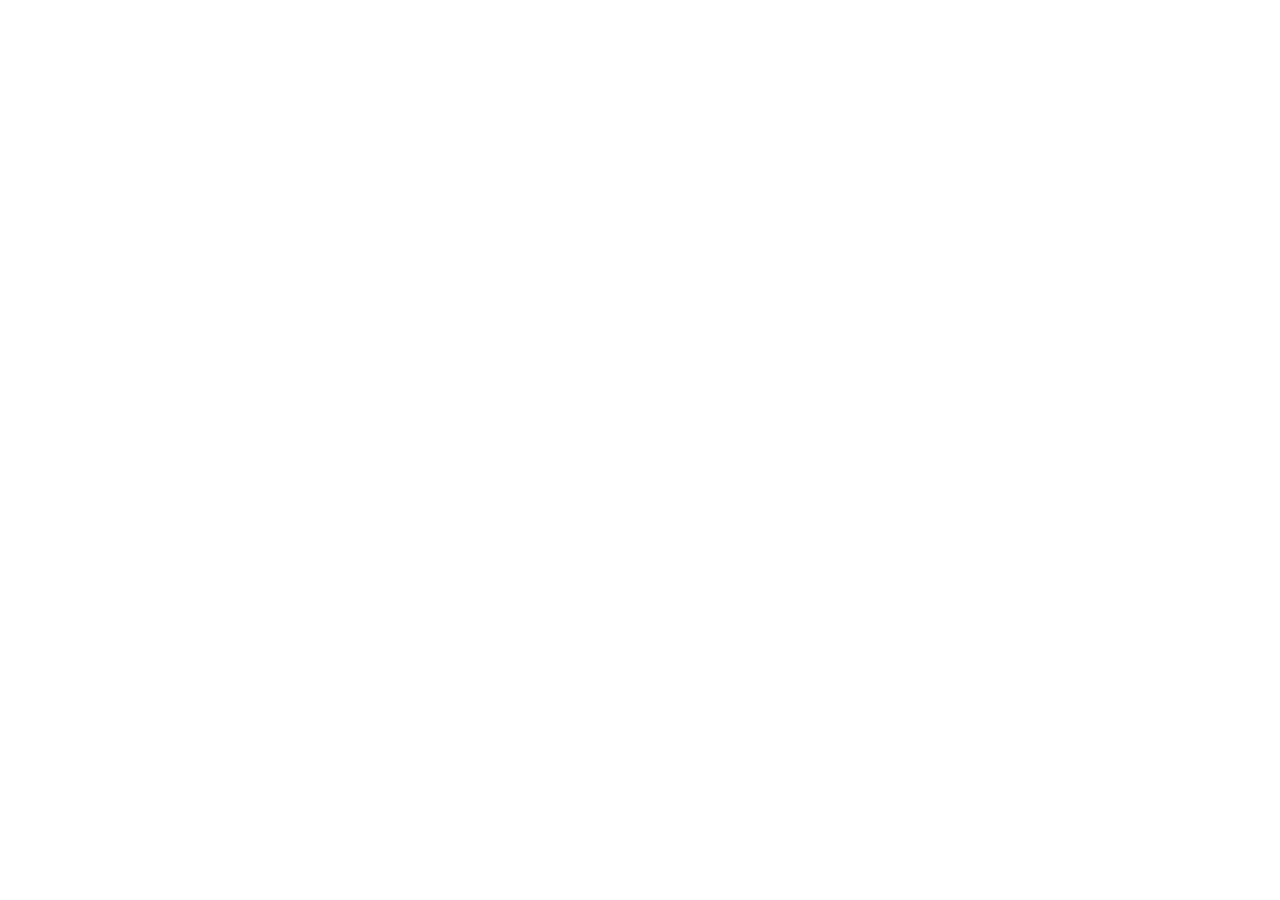
==== index.html @ 048cacef "Init : création du dépôt, arborescence des fichiers et structure HTML de base" ====
<!DOCTYPE html>
<html lang="en">
<head>
    <meta charset="UTF-8">
    <meta name="viewport" content="width=device-width, initial-scale=1.0">
    <title>Accueil</title>
</head>
<body>
    
</body>
</html>
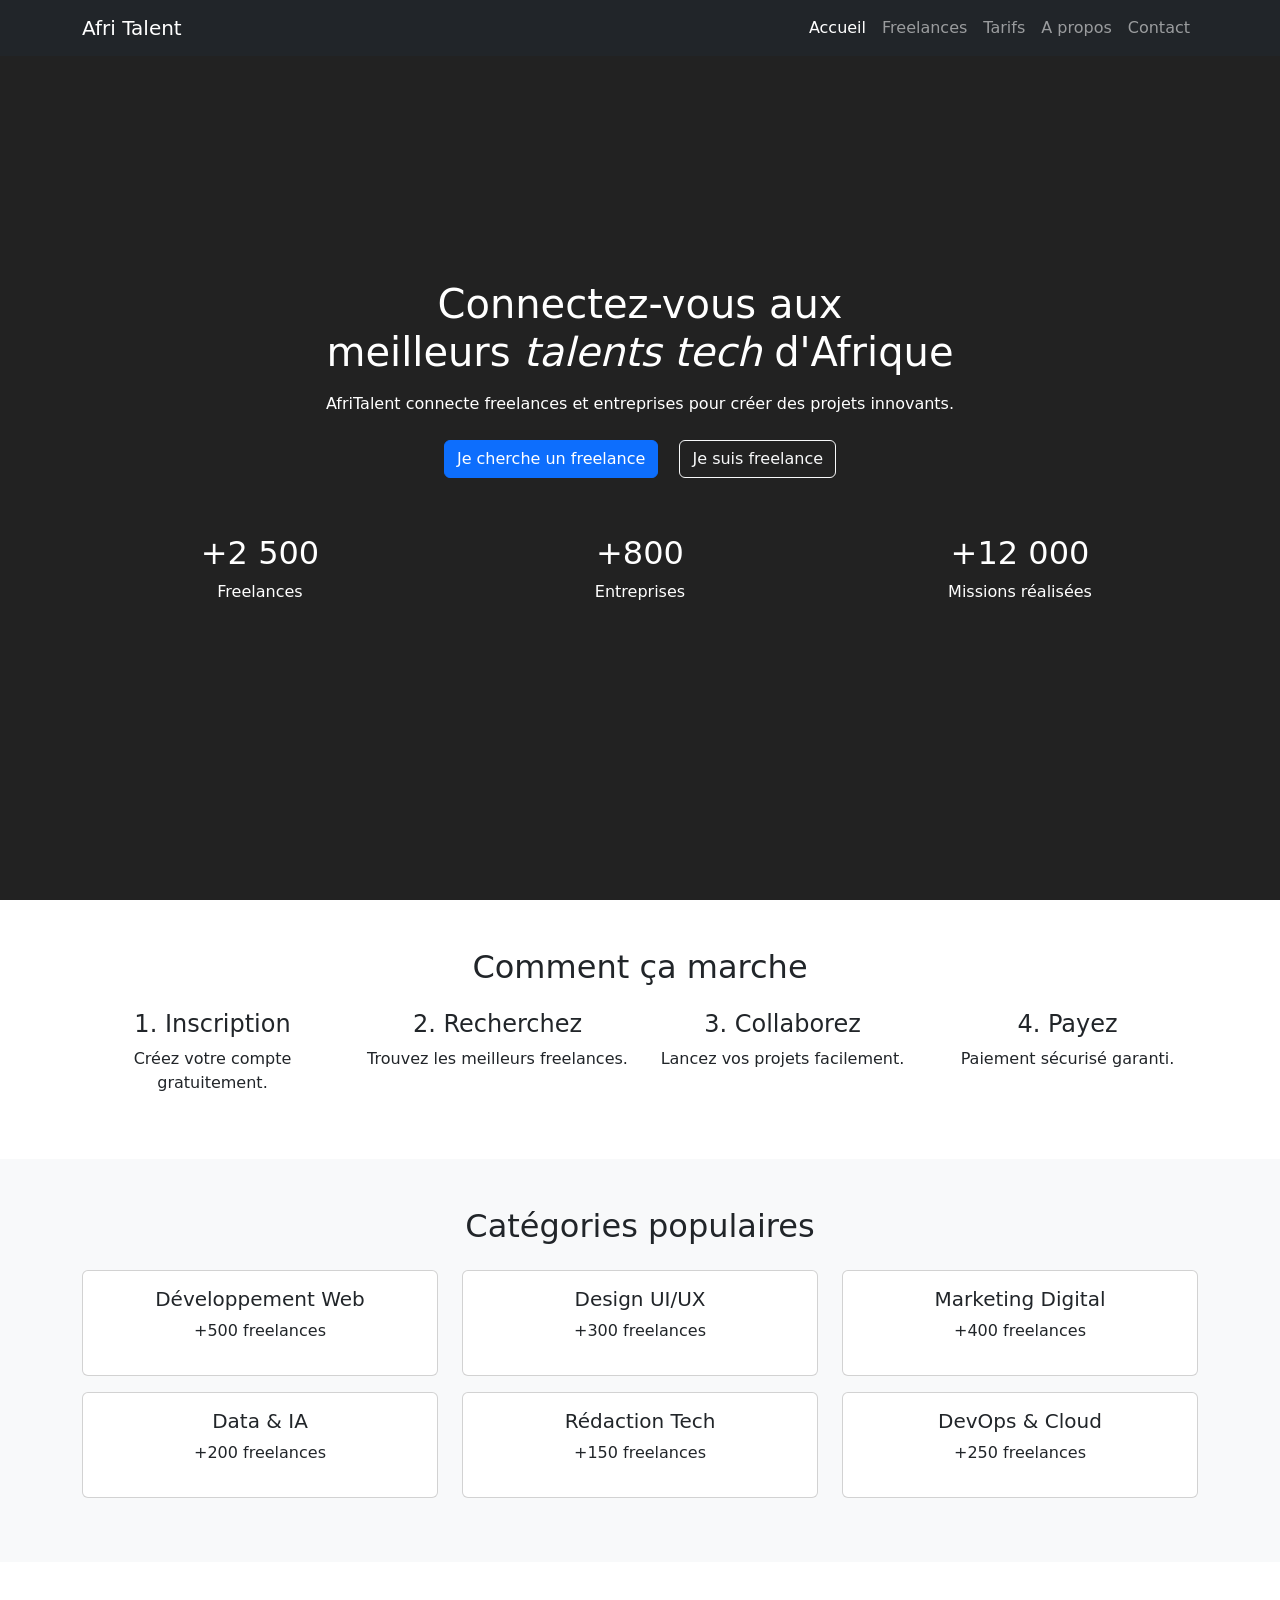
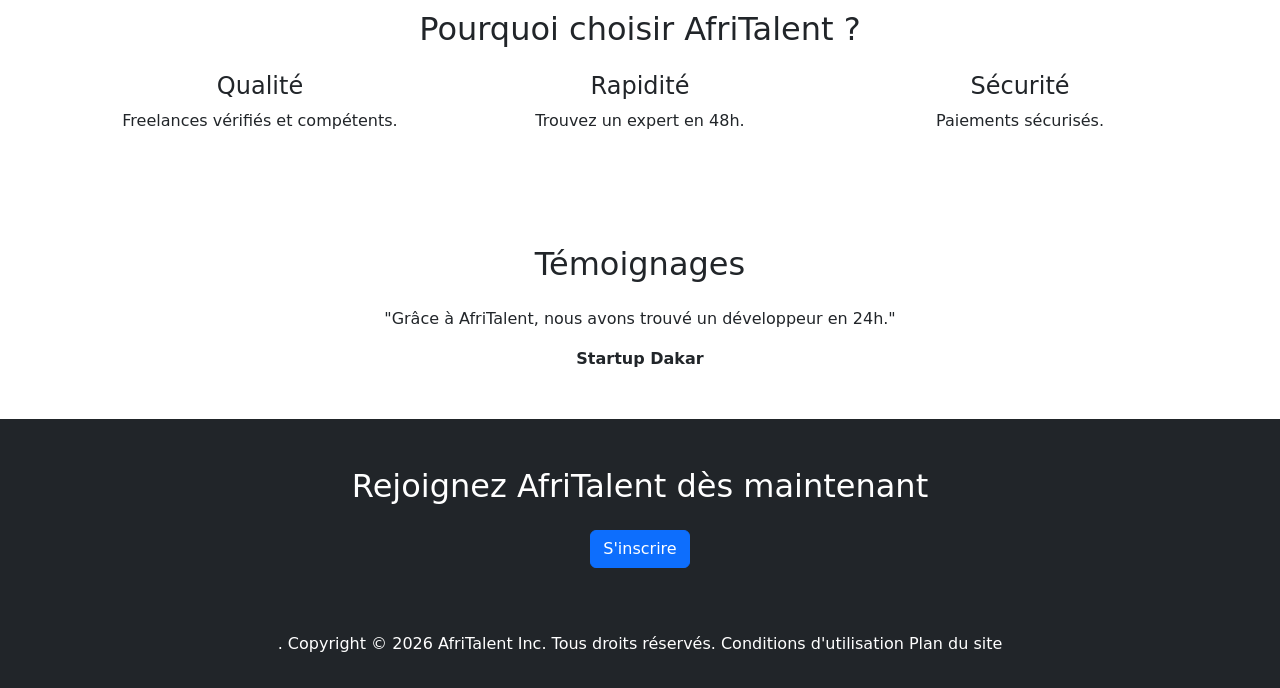
==== commit 6698ac24: "HTML : structure complète des 5 pages avec sections et contenu texte" ====
--- a/index.html
+++ b/index.html
@@ -3,9 +3,209 @@
 <head>
     <meta charset="UTF-8">
     <meta name="viewport" content="width=device-width, initial-scale=1.0">
-    <title>Accueil</title>
+    <title>AfriTalent - Accueil</title>
+
+    <link href="https://cdn.jsdelivr.net/npm/bootstrap@5.3.0/dist/css/bootstrap.min.css" rel="stylesheet">
+
+    <link rel="stylesheet" href="css/style.css">
 </head>
 <body>
     
+    <nav class="navbar navbar-expand-lg navbar-dark bg-dark fixed-top">
+    <div class="container">
+        <a class="navbar-brand" href="index.html">Afri <span>Talent</span></a>
+
+        <button class="navbar-toggler" type="button" data-bs-toggle="collapse" data-bs-target="#navMenu">
+            <span class="navbar-toggler-icon"></span>
+        </button>
+
+        <div class="collapse navbar-collapse" id="navMenu">
+            <ul class="navbar-nav ms-auto">
+                <li class="nav-item"><a class="nav-link active" href="index.html">Accueil</a></li>
+                <li class="nav-item"><a class="nav-link" href="freelance.html">Freelances</a></li>
+                <li class="nav-item"><a class="nav-link" href="tarif.html">Tarifs</a></li>
+                <li class="nav-item"><a class="nav-link" href="about.html">A propos</a></li>
+                <li class="nav-item"><a class="nav-link" href="contact.html">Contact</a></li>
+            </ul>
+        </div>
+    </div>
+</nav>
+
+<main>
+
+<section id="hero" class="text-center text-white d-flex align-items-center" style="height:100vh; background:#222;">
+    <div class="container">
+        <h1>
+            Connectez-vous aux <br>
+            meilleurs <em>talents tech</em> d'Afrique
+        </h1>
+
+        <p class="mt-3">
+            AfriTalent connecte freelances et entreprises pour créer des projets innovants.
+        </p>
+
+        <a href="freelances.html" class="btn btn-primary m-2">Je cherche un freelance</a>
+        <a href="#" class="btn btn-outline-light m-2">Je suis freelance</a>
+
+        <!-- STATS -->
+        <div class="row mt-5">
+            <div class="col-md-4">
+                <h2>+2 500</h2>
+                <p>Freelances</p>
+            </div>
+            <div class="col-md-4">
+                <h2>+800</h2>
+                <p>Entreprises</p>
+            </div>
+            <div class="col-md-4">
+                <h2>+12 000</h2>
+                <p>Missions réalisées</p>
+            </div>
+        </div>
+    </div>
+</section>
+
+<section class="py-5 text-center">
+    <div class="container">
+        <h2>Comment ça marche</h2>
+
+        <div class="row mt-4">
+            <div class="col-md-3">
+                <h4>1. Inscription</h4>
+                <p>Créez votre compte gratuitement.</p>
+            </div>
+            <div class="col-md-3">
+                <h4>2. Recherchez</h4>
+                <p>Trouvez les meilleurs freelances.</p>
+            </div>
+            <div class="col-md-3">
+                <h4>3. Collaborez</h4>
+                <p>Lancez vos projets facilement.</p>
+            </div>
+            <div class="col-md-3">
+                <h4>4. Payez</h4>
+                <p>Paiement sécurisé garanti.</p>
+            </div>
+        </div>
+    </div>
+</section>
+
+<section class="py-5 bg-light text-center">
+    <div class="container">
+        <h2>Catégories populaires</h2>
+
+        <div class="row mt-4">
+            <div class="col-md-4 mb-3">
+                <div class="card p-3">
+                    <h5>Développement Web</h5>
+                    <p>+500 freelances</p>
+                </div>
+            </div>
+
+            <div class="col-md-4 mb-3">
+                <div class="card p-3">
+                    <h5>Design UI/UX</h5>
+                    <p>+300 freelances</p>
+                </div>
+            </div>
+
+            <div class="col-md-4 mb-3">
+                <div class="card p-3">
+                    <h5>Marketing Digital</h5>
+                    <p>+400 freelances</p>
+                </div>
+            </div>
+
+            <div class="col-md-4 mb-3">
+                <div class="card p-3">
+                    <h5>Data & IA</h5>
+                    <p>+200 freelances</p>
+                </div>
+            </div>
+
+            <div class="col-md-4 mb-3">
+                <div class="card p-3">
+                    <h5>Rédaction Tech</h5>
+                    <p>+150 freelances</p>
+                </div>
+            </div>
+
+            <div class="col-md-4 mb-3">
+                <div class="card p-3">
+                    <h5>DevOps & Cloud</h5>
+                    <p>+250 freelances</p>
+                </div>
+            </div>
+        </div>
+    </div>
+</section>
+
+<section class="py-5 text-center">
+    <div class="container">
+        <h2>Pourquoi choisir AfriTalent ?</h2>
+
+        <div class="row mt-4">
+            <div class="col-md-4">
+                <h4>Qualité</h4>
+                <p>Freelances vérifiés et compétents.</p>
+            </div>
+
+            <div class="col-md-4">
+                <h4>Rapidité</h4>
+                <p>Trouvez un expert en 48h.</p>
+            </div>
+
+            <div class="col-md-4">
+                <h4>Sécurité</h4>
+                <p>Paiements sécurisés.</p>
+            </div>
+        </div>
+    </div>
+</section>
+
+<section class="py-5 text-center">
+    <div class="container">
+        <h2>Témoignages</h2>
+
+        <div id="carouselExample" class="carousel slide mt-4">
+            <div class="carousel-inner">
+
+                <div class="carousel-item active">
+                    <p>"Grâce à AfriTalent, nous avons trouvé un développeur en 24h."</p>
+                    <strong>Startup Dakar</strong>
+                </div>
+
+                <div class="carousel-item">
+                    <p>"Plateforme simple et efficace."</p>
+                    <strong>Entreprise Tech</strong>
+                </div>
+
+                <div class="carousel-item">
+                    <p>"J'ai trouvé plusieurs clients rapidement."</p>
+                    <strong>Freelance Sénégal</strong>
+                </div>
+
+            </div>
+        </div>
+    </div>
+</section>
+
+<section class="bg-dark text-white text-center py-5">
+    <h2>Rejoignez AfriTalent dès maintenant</h2>
+    <a href="#" class="btn btn-primary mt-3">S'inscrire</a>
+</section>
+
+</main>
+
+<footer class="bg-dark text-white text-center p-3">
+    <p>.
+        Copyright © 2026 AfriTalent Inc. Tous droits réservés.  Conditions d'utilisation Plan du site 
+    </p>
+</footer>
+
+<script src="https://cdn.jsdelivr.net/npm/bootstrap@5.3.0/dist/js/bootstrap.bundle.min.js"></script>
+
+<script src="js/main.js"></script>
+
 </body>
 </html>
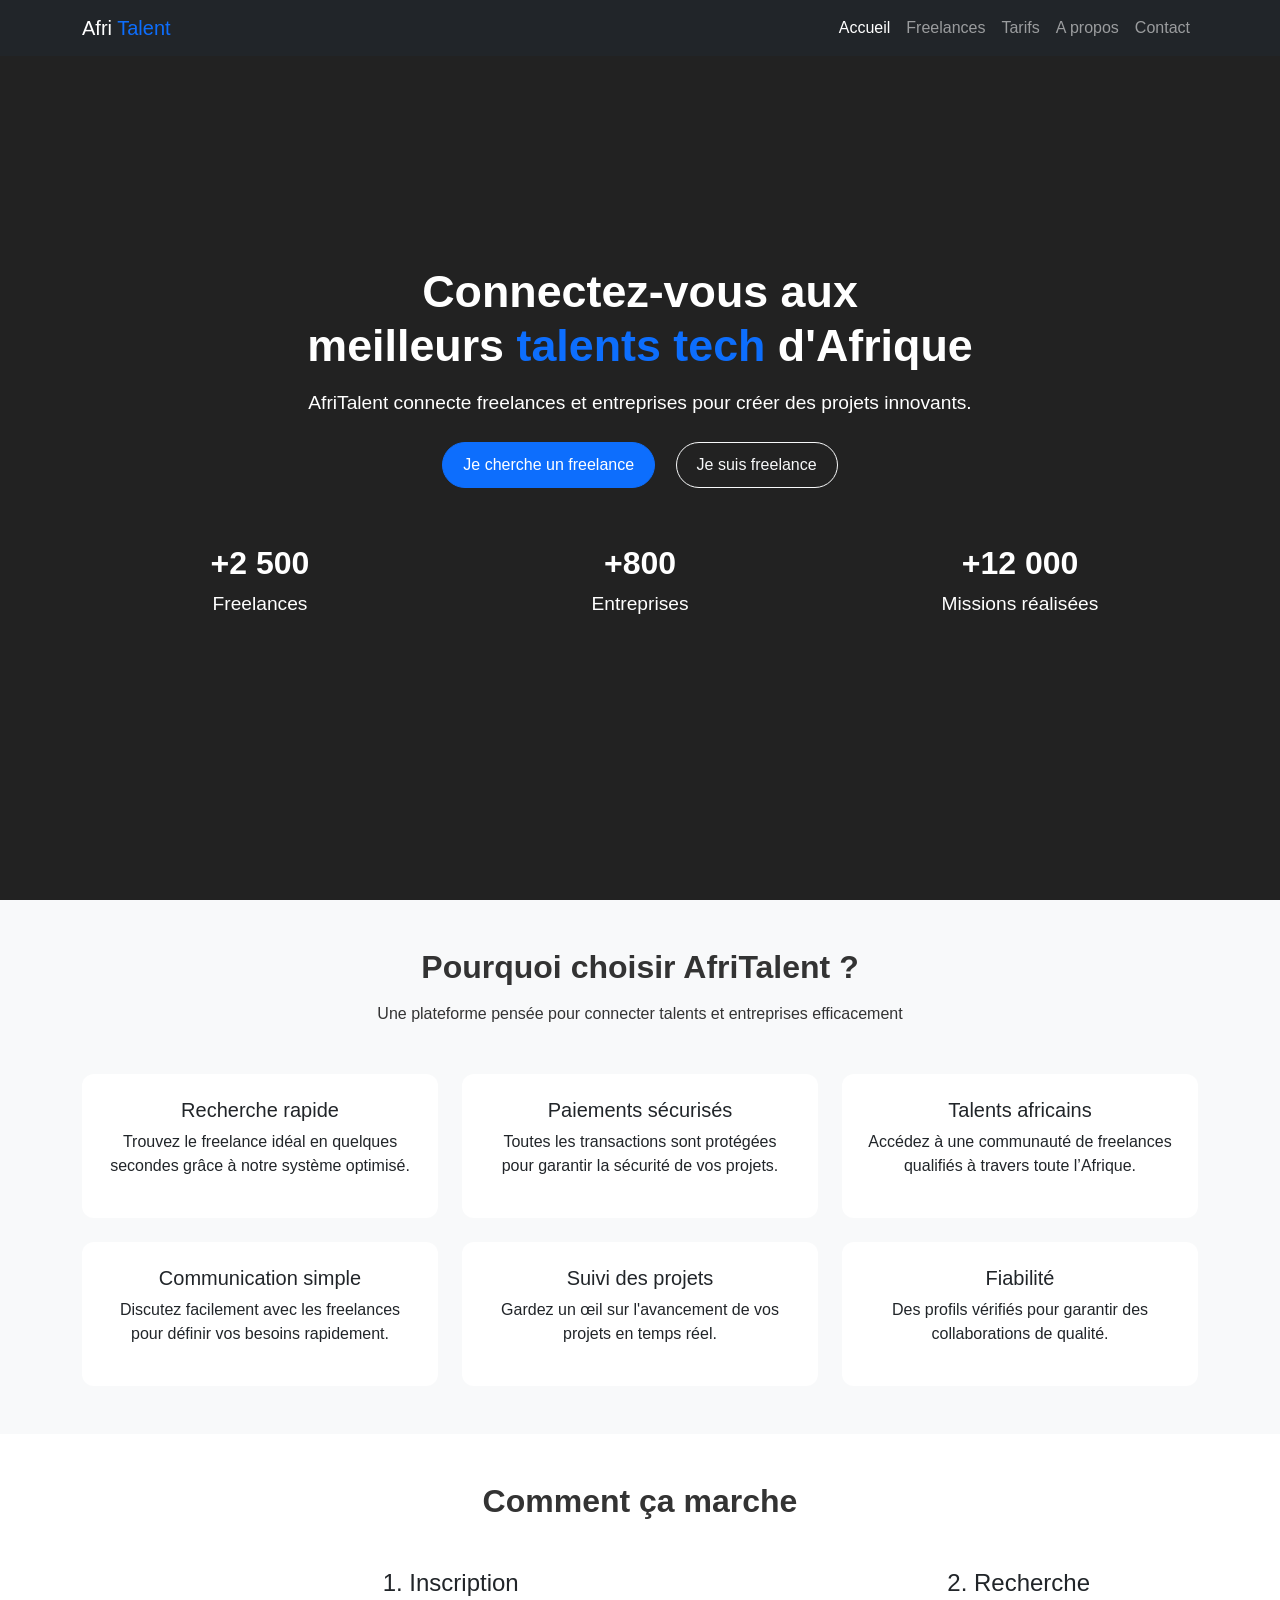
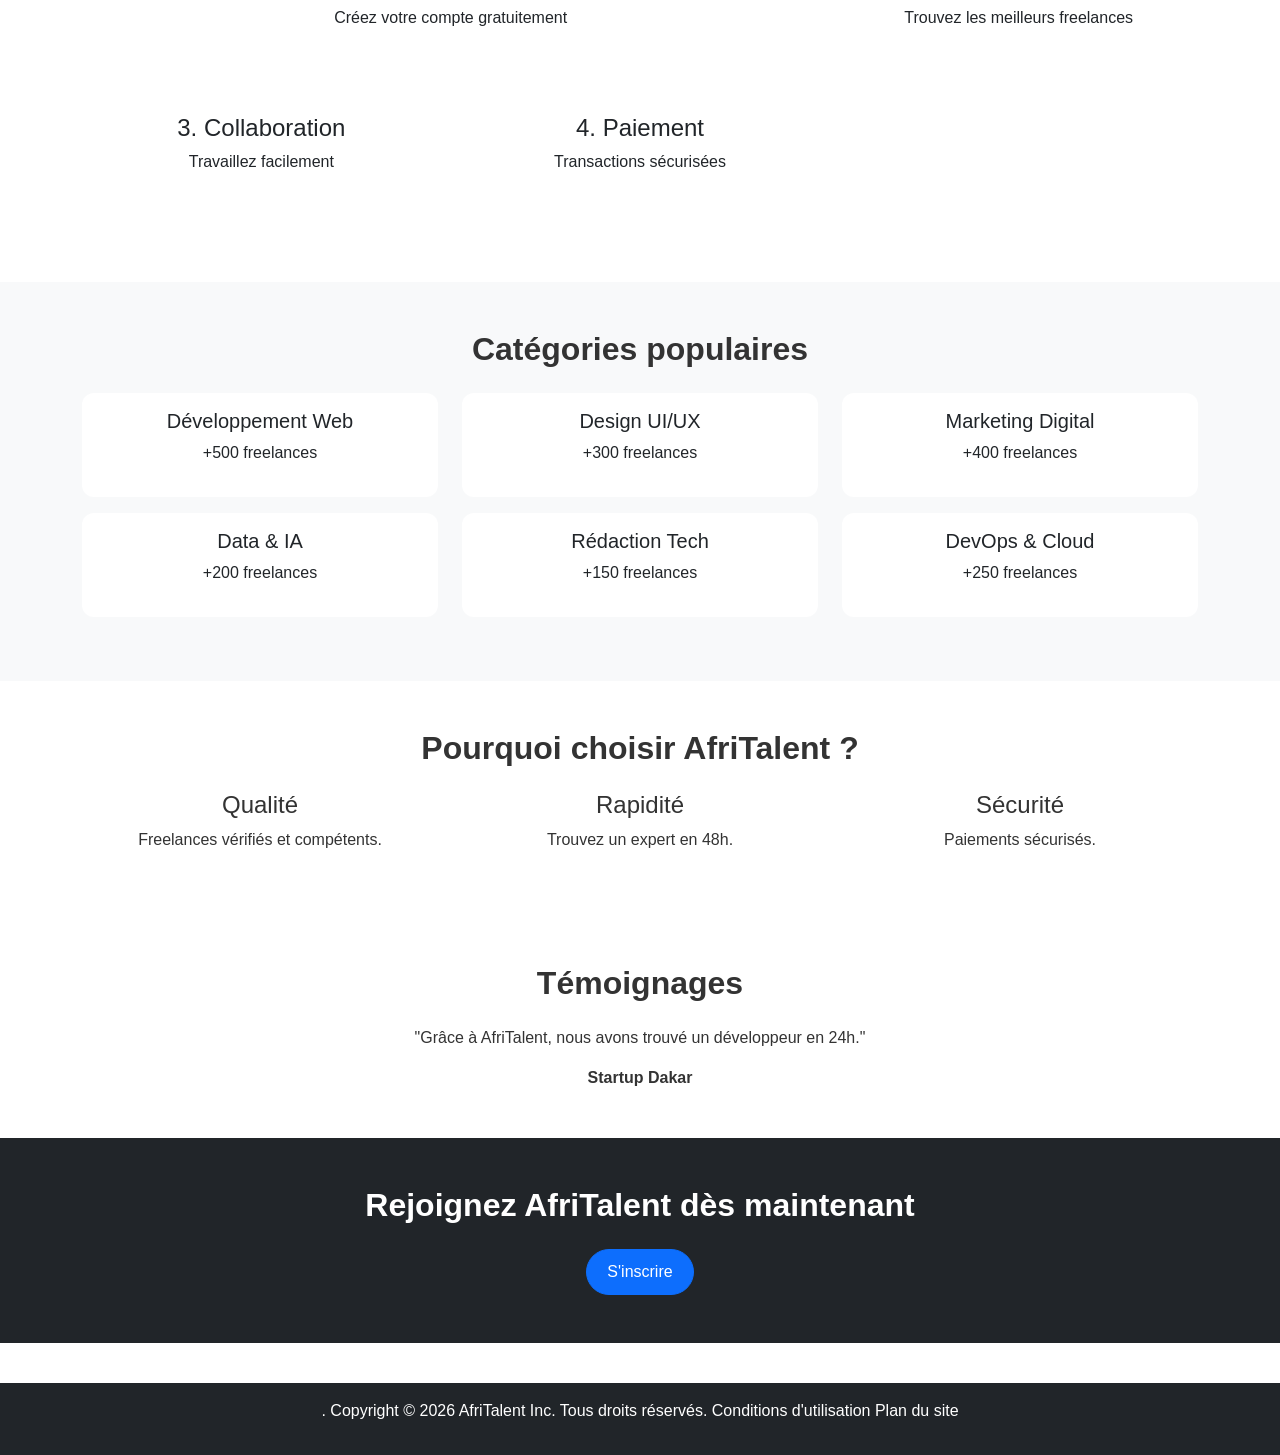
==== commit 03765626: "CSS : Bento Grid, sections hero et catégories, effets hover" ====
--- a/index.html
+++ b/index.html
@@ -12,200 +12,254 @@
 <body>
     
     <nav class="navbar navbar-expand-lg navbar-dark bg-dark fixed-top">
-    <div class="container">
-        <a class="navbar-brand" href="index.html">Afri <span>Talent</span></a>
-
-        <button class="navbar-toggler" type="button" data-bs-toggle="collapse" data-bs-target="#navMenu">
-            <span class="navbar-toggler-icon"></span>
-        </button>
-
-        <div class="collapse navbar-collapse" id="navMenu">
-            <ul class="navbar-nav ms-auto">
-                <li class="nav-item"><a class="nav-link active" href="index.html">Accueil</a></li>
-                <li class="nav-item"><a class="nav-link" href="freelance.html">Freelances</a></li>
-                <li class="nav-item"><a class="nav-link" href="tarif.html">Tarifs</a></li>
-                <li class="nav-item"><a class="nav-link" href="about.html">A propos</a></li>
-                <li class="nav-item"><a class="nav-link" href="contact.html">Contact</a></li>
-            </ul>
-        </div>
-    </div>
-</nav>
-
-<main>
-
-<section id="hero" class="text-center text-white d-flex align-items-center" style="height:100vh; background:#222;">
-    <div class="container">
-        <h1>
-            Connectez-vous aux <br>
-            meilleurs <em>talents tech</em> d'Afrique
-        </h1>
-
-        <p class="mt-3">
-            AfriTalent connecte freelances et entreprises pour créer des projets innovants.
+        <div class="container">
+            <a class="navbar-brand" href="index.html">Afri <span>Talent</span></a>
+
+            <button class="navbar-toggler" type="button" data-bs-toggle="collapse" data-bs-target="#navMenu">
+                <span class="navbar-toggler-icon"></span>
+            </button>
+
+            <div class="collapse navbar-collapse" id="navMenu">
+                <ul class="navbar-nav ms-auto">
+                    <li class="nav-item"><a class="nav-link active" href="index.html">Accueil</a></li>
+                    <li class="nav-item"><a class="nav-link" href="freelance.html">Freelances</a></li>
+                    <li class="nav-item"><a class="nav-link" href="tarif.html">Tarifs</a></li>
+                    <li class="nav-item"><a class="nav-link" href="about.html">A propos</a></li>
+                    <li class="nav-item"><a class="nav-link" href="contact.html">Contact</a></li>
+                </ul>
+            </div>
+        </div>
+    </nav>
+
+    <main>
+
+    <section id="hero" class="text-center text-white d-flex align-items-center" style="height:100vh; background:#222;">
+        <div class="container">
+            <h1>
+                Connectez-vous aux <br>
+                meilleurs <em>talents tech</em> d'Afrique
+            </h1>
+
+            <p class="mt-3">
+                AfriTalent connecte freelances et entreprises pour créer des projets innovants.
+            </p>
+
+            <a href="freelances.html" class="btn btn-primary m-2">Je cherche un freelance</a>
+            <a href="#" class="btn btn-outline-light m-2">Je suis freelance</a>
+
+            <div class="row mt-5">
+                <div class="col-md-4">
+                    <h2>+2 500</h2>
+                    <p>Freelances</p>
+                </div>
+                <div class="col-md-4">
+                    <h2>+800</h2>
+                    <p>Entreprises</p>
+                </div>
+                <div class="col-md-4">
+                    <h2>+12 000</h2>
+                    <p>Missions réalisées</p>
+                </div>
+            </div>
+        </div>
+    </section>
+
+    <section class="py-5 text-center bg-light">
+        <div class="container">
+            <h2 class="mb-3">Pourquoi choisir AfriTalent ?</h2>
+            <p class="mb-5">Une plateforme pensée pour connecter talents et entreprises efficacement</p>
+
+            <div class="row g-4">
+
+                <div class="col-md-4">
+                    <div class="card p-4 h-100">
+                        <h5>Recherche rapide</h5>
+                        <p>Trouvez le freelance idéal en quelques secondes grâce à notre système optimisé.</p>
+                    </div>
+                </div>
+
+                <div class="col-md-4">
+                    <div class="card p-4 h-100">
+                        <h5>Paiements sécurisés</h5>
+                        <p>Toutes les transactions sont protégées pour garantir la sécurité de vos projets.</p>
+                    </div>
+                </div>
+
+                <div class="col-md-4">
+                    <div class="card p-4 h-100">
+                        <h5>Talents africains</h5>
+                        <p>Accédez à une communauté de freelances qualifiés à travers toute l’Afrique.</p>
+                    </div>
+                </div>
+
+                <div class="col-md-4">
+                    <div class="card p-4 h-100">
+                        <h5>Communication simple</h5>
+                        <p>Discutez facilement avec les freelances pour définir vos besoins rapidement.</p>
+                    </div>
+                </div>
+                <div class="col-md-4">
+                    <div class="card p-4 h-100">
+                        <h5>Suivi des projets</h5>
+                        <p>Gardez un œil sur l'avancement de vos projets en temps réel.</p>
+                    </div>
+                </div>
+
+                <div class="col-md-4">
+                    <div class="card p-4 h-100">    
+                        <h5>Fiabilité</h5>
+                        <p>Des profils vérifiés pour garantir des collaborations de qualité.</p>
+                    </div>
+                </div>
+
+            </div>
+        </div>
+    </section>
+
+    <section class="py-5 text-center">
+        <div class="container">
+            <h2>Comment ça marche</h2>
+
+            <div class="bento mt-4">
+
+                <div class="card p-4">
+                    <h4>1. Inscription</h4>
+                    <p>Créez votre compte gratuitement</p>
+                </div>
+
+                <div class="card p-4">
+                    <h4>2. Recherche</h4>
+                    <p>Trouvez les meilleurs freelances</p>
+                </div>
+
+                <div class="card p-4">
+                    <h4>3. Collaboration</h4>
+                    <p>Travaillez facilement</p>
+                </div>
+
+                <div class="card p-4">
+                    <h4>4. Paiement</h4>
+                    <p>Transactions sécurisées</p>
+                </div>
+
+            </div>
+        </div>
+    </section>
+
+    <section class="py-5 bg-light text-center">
+        <div class="container">
+            <h2>Catégories populaires</h2>
+
+            <div class="row mt-4">
+                <div class="col-md-4 mb-3">
+                    <div class="card p-3">
+                        <h5>Développement Web</h5>
+                        <p>+500 freelances</p>
+                    </div>
+                </div>
+
+                <div class="col-md-4 mb-3">
+                    <div class="card p-3">
+                        <h5>Design UI/UX</h5>
+                        <p>+300 freelances</p>
+                    </div>
+                </div>
+
+                <div class="col-md-4 mb-3">
+                    <div class="card p-3">
+                        <h5>Marketing Digital</h5>
+                        <p>+400 freelances</p>
+                    </div>
+                </div>
+
+                <div class="col-md-4 mb-3">
+                    <div class="card p-3">
+                        <h5>Data & IA</h5>
+                        <p>+200 freelances</p>
+                    </div>
+                </div>
+                
+                <div class="col-md-4 mb-3">
+                    <div class="card p-3">
+                        <h5>Rédaction Tech</h5>
+                        <p>+150 freelances</p>
+                    </div>
+                </div>
+
+                <div class="col-md-4 mb-3">
+                    <div class="card p-3">
+                        <h5>DevOps & Cloud</h5>
+                        <p>+250 freelances</p>
+                    </div>
+                </div>
+            </div>
+        </div>
+    </section>
+
+    <section class="py-5 text-center">
+        <div class="container">
+            <h2>Pourquoi choisir AfriTalent ?</h2>
+
+            <div class="row mt-4">
+                <div class="col-md-4">
+                    <h4>Qualité</h4>
+                    <p>Freelances vérifiés et compétents.</p>
+                </div>
+
+                <div class="col-md-4">
+                    <h4>Rapidité</h4>
+                    <p>Trouvez un expert en 48h.</p>
+                </div>
+
+                <div class="col-md-4">
+                    <h4>Sécurité</h4>
+                    <p>Paiements sécurisés.</p>
+                </div>
+            </div>
+        </div>
+    </section>
+
+    <section class="py-5 text-center">
+        <div class="container">
+            <h2>Témoignages</h2>
+
+            <div id="carouselExample" class="carousel slide mt-4">
+                <div class="carousel-inner">
+
+                    <div class="carousel-item active">
+                        <p>"Grâce à AfriTalent, nous avons trouvé un développeur en 24h."</p>
+                        <strong>Startup Dakar</strong>
+                    </div>
+
+                    <div class="carousel-item">
+                        <p>"Plateforme simple et efficace."</p>
+                        <strong>Entreprise Tech</strong>
+                    </div>
+
+                    <div class="carousel-item">
+                        <p>"J'ai trouvé plusieurs clients rapidement."</p>
+                        <strong>Freelance Sénégal</strong>
+                    </div>
+
+                </div>
+            </div>
+        </div>
+    </section>
+
+    <section class="bg-dark text-white text-center py-5">
+        <h2>Rejoignez AfriTalent dès maintenant</h2>
+        <a href="#" class="btn btn-primary mt-3">S'inscrire</a>
+    </section>
+
+    </main> 
+    <script src="https://cdn.jsdelivr.net/npm/bootstrap@5.3.0/dist/js/bootstrap.bundle.min.js"></script>
+    <script src="js/main.js"></script>
+
+    <footer class="bg-dark text-white text-center p-3">
+        <p>.
+            Copyright © 2026 AfriTalent Inc. Tous droits réservés.  Conditions d'utilisation Plan du site 
         </p>
-
-        <a href="freelances.html" class="btn btn-primary m-2">Je cherche un freelance</a>
-        <a href="#" class="btn btn-outline-light m-2">Je suis freelance</a>
-
-        <!-- STATS -->
-        <div class="row mt-5">
-            <div class="col-md-4">
-                <h2>+2 500</h2>
-                <p>Freelances</p>
-            </div>
-            <div class="col-md-4">
-                <h2>+800</h2>
-                <p>Entreprises</p>
-            </div>
-            <div class="col-md-4">
-                <h2>+12 000</h2>
-                <p>Missions réalisées</p>
-            </div>
-        </div>
-    </div>
-</section>
-
-<section class="py-5 text-center">
-    <div class="container">
-        <h2>Comment ça marche</h2>
-
-        <div class="row mt-4">
-            <div class="col-md-3">
-                <h4>1. Inscription</h4>
-                <p>Créez votre compte gratuitement.</p>
-            </div>
-            <div class="col-md-3">
-                <h4>2. Recherchez</h4>
-                <p>Trouvez les meilleurs freelances.</p>
-            </div>
-            <div class="col-md-3">
-                <h4>3. Collaborez</h4>
-                <p>Lancez vos projets facilement.</p>
-            </div>
-            <div class="col-md-3">
-                <h4>4. Payez</h4>
-                <p>Paiement sécurisé garanti.</p>
-            </div>
-        </div>
-    </div>
-</section>
-
-<section class="py-5 bg-light text-center">
-    <div class="container">
-        <h2>Catégories populaires</h2>
-
-        <div class="row mt-4">
-            <div class="col-md-4 mb-3">
-                <div class="card p-3">
-                    <h5>Développement Web</h5>
-                    <p>+500 freelances</p>
-                </div>
-            </div>
-
-            <div class="col-md-4 mb-3">
-                <div class="card p-3">
-                    <h5>Design UI/UX</h5>
-                    <p>+300 freelances</p>
-                </div>
-            </div>
-
-            <div class="col-md-4 mb-3">
-                <div class="card p-3">
-                    <h5>Marketing Digital</h5>
-                    <p>+400 freelances</p>
-                </div>
-            </div>
-
-            <div class="col-md-4 mb-3">
-                <div class="card p-3">
-                    <h5>Data & IA</h5>
-                    <p>+200 freelances</p>
-                </div>
-            </div>
-
-            <div class="col-md-4 mb-3">
-                <div class="card p-3">
-                    <h5>Rédaction Tech</h5>
-                    <p>+150 freelances</p>
-                </div>
-            </div>
-
-            <div class="col-md-4 mb-3">
-                <div class="card p-3">
-                    <h5>DevOps & Cloud</h5>
-                    <p>+250 freelances</p>
-                </div>
-            </div>
-        </div>
-    </div>
-</section>
-
-<section class="py-5 text-center">
-    <div class="container">
-        <h2>Pourquoi choisir AfriTalent ?</h2>
-
-        <div class="row mt-4">
-            <div class="col-md-4">
-                <h4>Qualité</h4>
-                <p>Freelances vérifiés et compétents.</p>
-            </div>
-
-            <div class="col-md-4">
-                <h4>Rapidité</h4>
-                <p>Trouvez un expert en 48h.</p>
-            </div>
-
-            <div class="col-md-4">
-                <h4>Sécurité</h4>
-                <p>Paiements sécurisés.</p>
-            </div>
-        </div>
-    </div>
-</section>
-
-<section class="py-5 text-center">
-    <div class="container">
-        <h2>Témoignages</h2>
-
-        <div id="carouselExample" class="carousel slide mt-4">
-            <div class="carousel-inner">
-
-                <div class="carousel-item active">
-                    <p>"Grâce à AfriTalent, nous avons trouvé un développeur en 24h."</p>
-                    <strong>Startup Dakar</strong>
-                </div>
-
-                <div class="carousel-item">
-                    <p>"Plateforme simple et efficace."</p>
-                    <strong>Entreprise Tech</strong>
-                </div>
-
-                <div class="carousel-item">
-                    <p>"J'ai trouvé plusieurs clients rapidement."</p>
-                    <strong>Freelance Sénégal</strong>
-                </div>
-
-            </div>
-        </div>
-    </div>
-</section>
-
-<section class="bg-dark text-white text-center py-5">
-    <h2>Rejoignez AfriTalent dès maintenant</h2>
-    <a href="#" class="btn btn-primary mt-3">S'inscrire</a>
-</section>
-
-</main>
-
-<footer class="bg-dark text-white text-center p-3">
-    <p>.
-        Copyright © 2026 AfriTalent Inc. Tous droits réservés.  Conditions d'utilisation Plan du site 
-    </p>
-</footer>
-
-<script src="https://cdn.jsdelivr.net/npm/bootstrap@5.3.0/dist/js/bootstrap.bundle.min.js"></script>
-
-<script src="js/main.js"></script>
+    </footer>
 
 </body>
 </html>
--- a/css/style.css
+++ b/css/style.css
@@ -0,0 +1,115 @@
+:root {
+    --primary: #0d6efd;
+    --dark: #111;
+    --light: #f8f9fa;
+    --text: #333;
+    --radius: 12px;
+}
+
+* {
+    margin: 0;
+    padding: 0;
+    box-sizing: border-box;
+}
+
+body {
+    font-family: Arial, sans-serif;
+    color: var(--text);
+}
+
+.navbar {
+    transition: 0.3s;
+}
+
+.navbar-brand span {
+    color: var(--primary);
+}
+
+#hero {
+    background: linear-gradient(rgba(0,0,0,0.7), rgba(0,0,0,0.7));
+}
+
+#hero {
+    background: linear-gradient(135deg, #0d6efd, #000);
+    color: white;
+}
+
+.bento {
+    display: grid;
+    grid-template-columns: repeat(3, 1fr);
+    gap: 20px;
+}
+
+.bento .card:nth-child(1) {
+    grid-column: span 2;
+}
+
+.bento .card:nth-child(4) {
+    grid-row: span 2;
+}
+
+
+#hero h1 {
+    font-size: 2.8rem;
+    font-weight: bold;
+}
+
+#hero em {
+    color: var(--primary);
+    font-style: normal;
+}
+
+#hero p {
+    font-size: 1.2rem;
+}
+
+section {
+    padding: 60px 0;
+}
+.card {
+    border: none;
+    border-radius: var(--radius);
+    transition: 0.3s;
+}
+
+.card:hover {
+    transform: translateY(-10px) scale(1.02);
+    box-shadow: 0 10px 25px rgba(0,0,0,0.15);
+}
+
+.btn {
+    border-radius: 30px;
+    padding: 10px 20px;
+}
+
+h1, h2, h3 {
+    font-weight: bold;
+}
+
+footer {
+    margin-top: 40px;
+}
+
+.rounded-circle {
+    width: 100px;
+    height: 100px;
+    object-fit: cover;
+}
+
+.badge {
+    font-size: 0.8rem;
+}
+
+form input, form textarea, form select {
+    border-radius: var(--radius);
+}
+
+iframe {
+    border-radius: var(--radius);
+}
+/*rendre flexible*/
+@media (max-width: 768px) {
+    #hero h1 {
+        font-size: 2rem;
+    }
+}
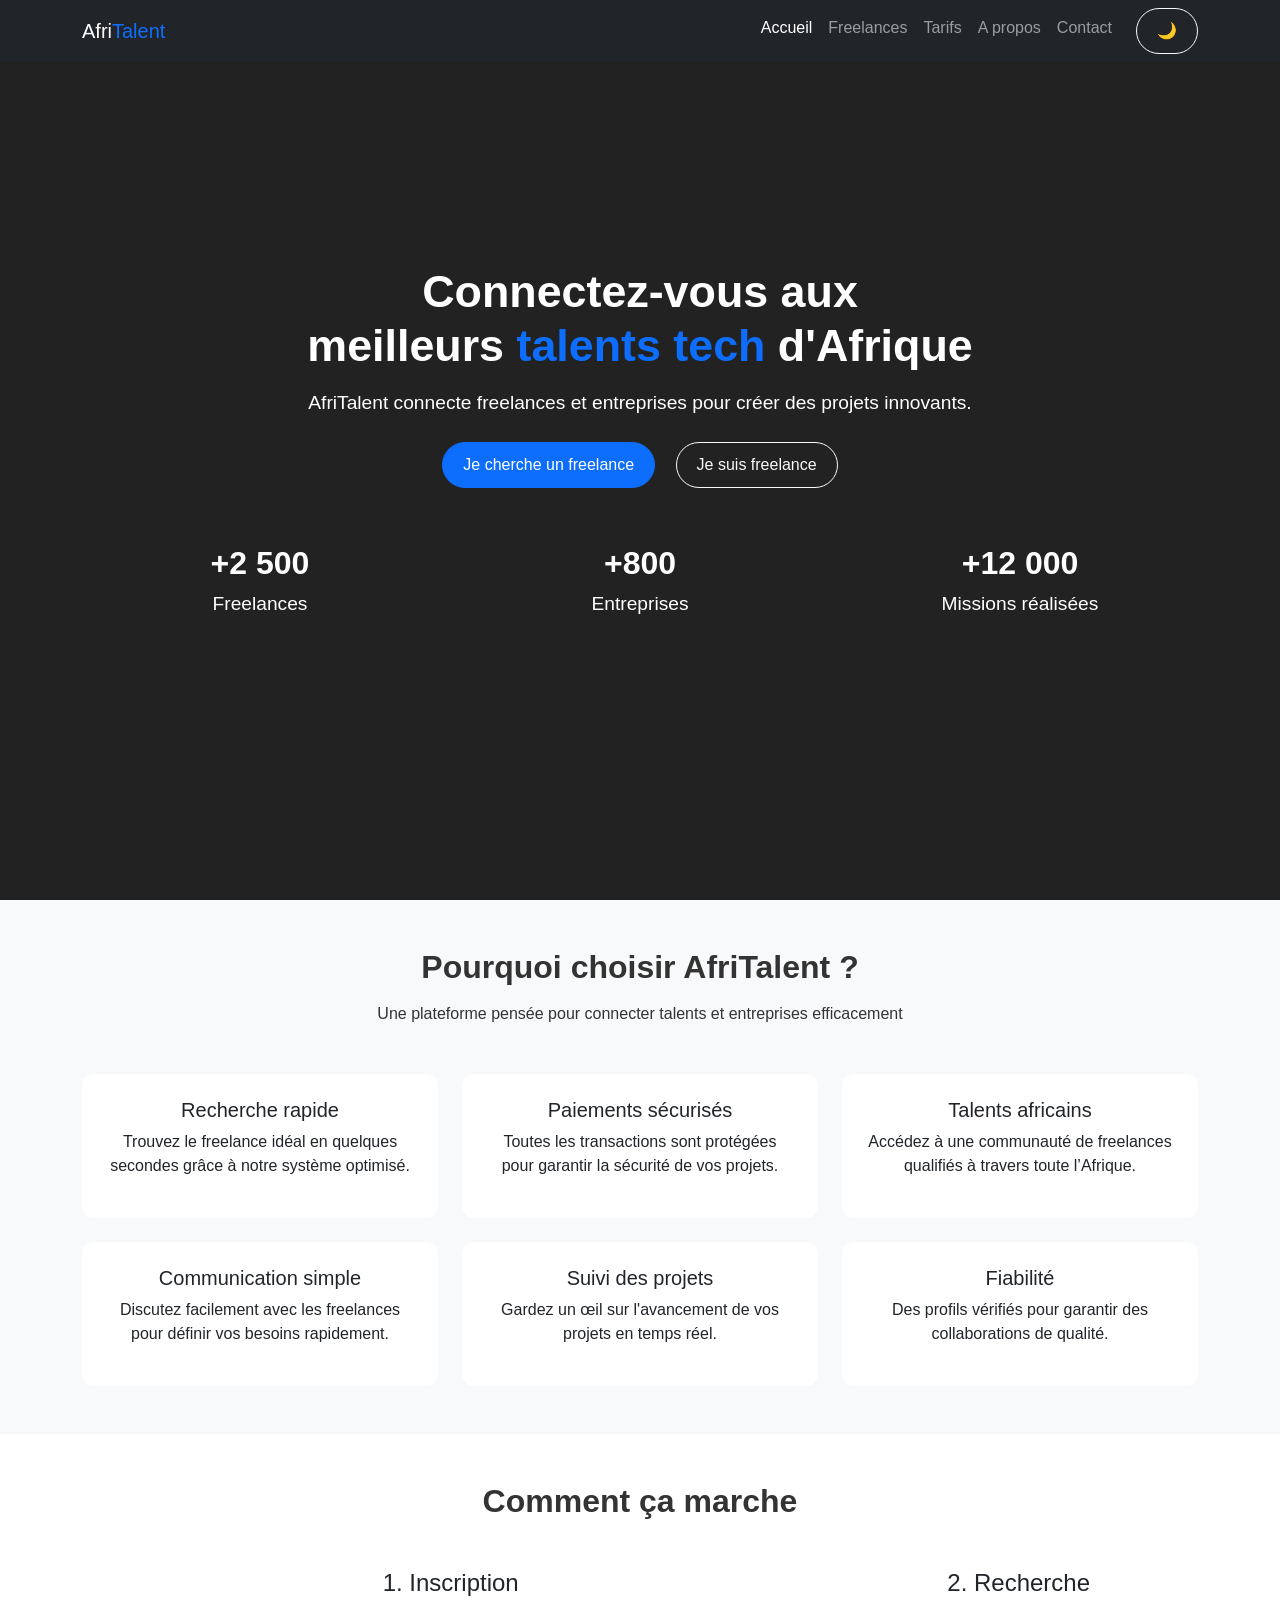
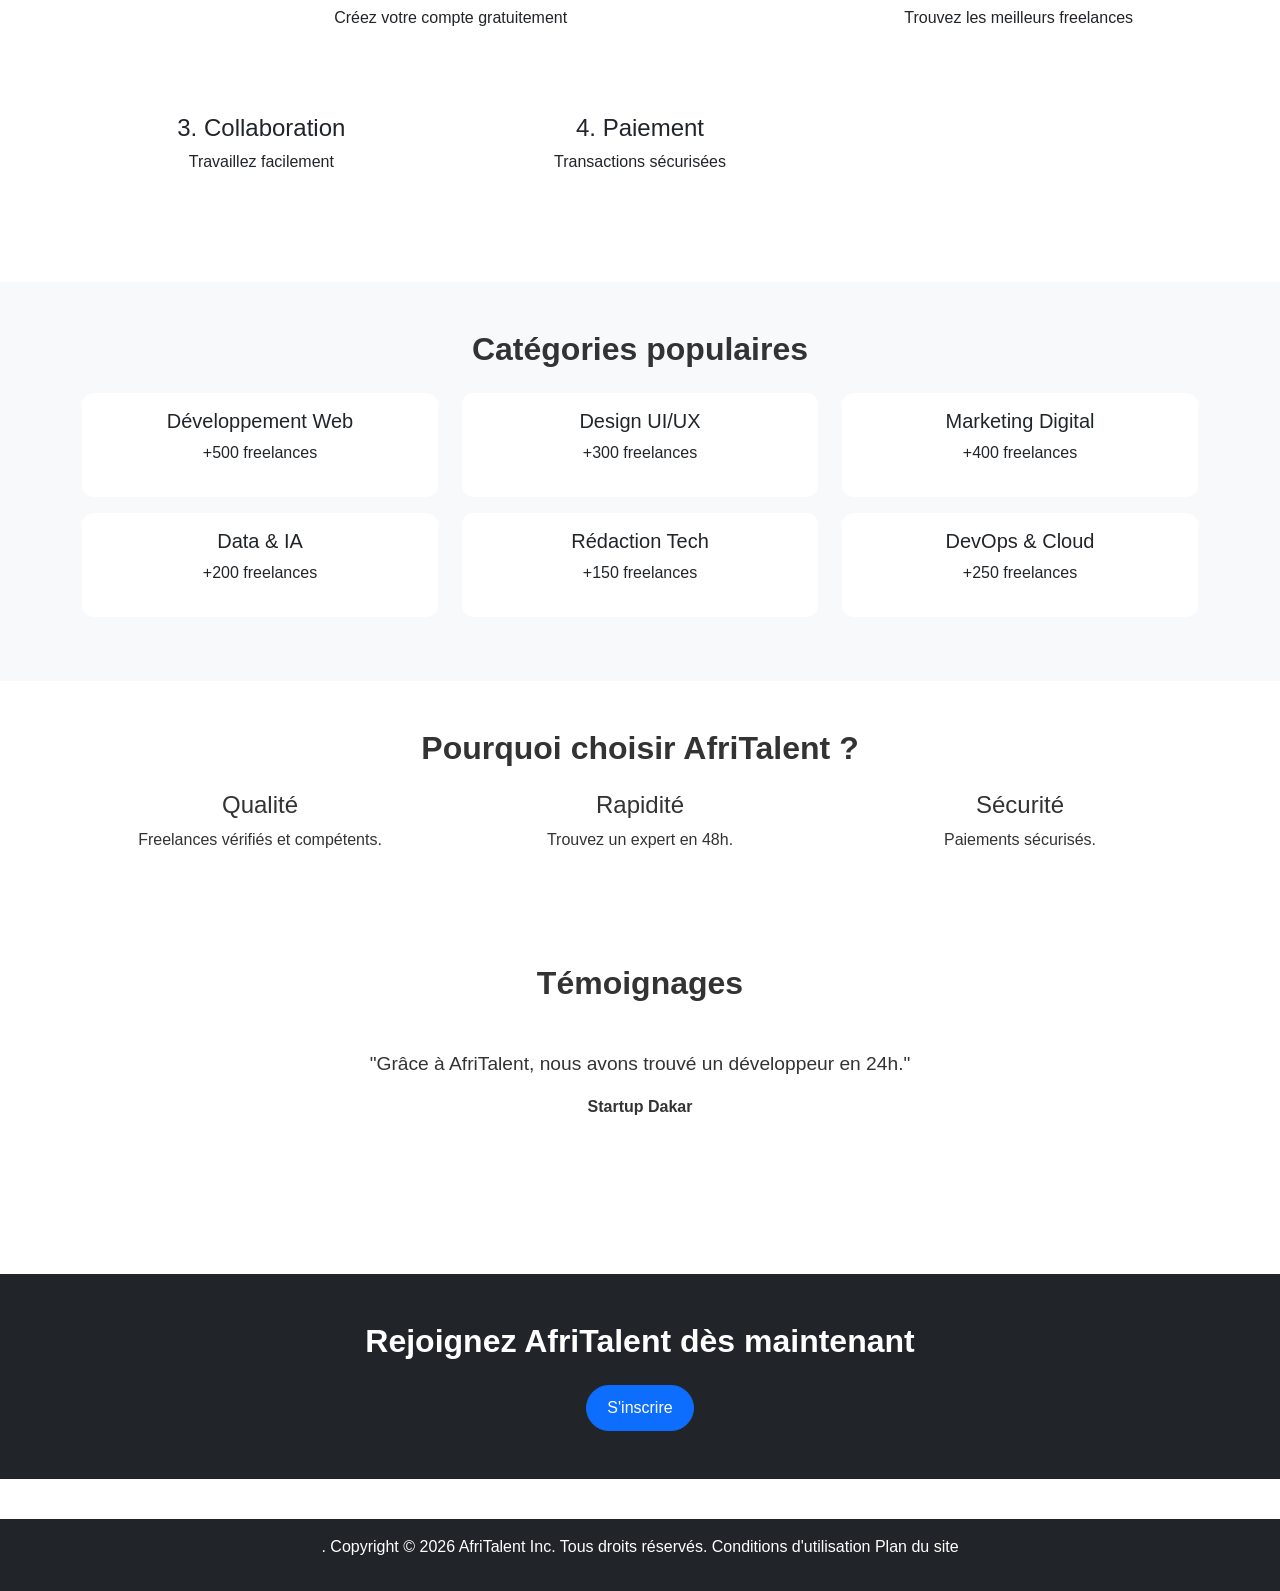
==== commit e1d2a8e3: "JS : dark mode avec localStorage, navbar dynamique au scrol" ====
--- a/index.html
+++ b/index.html
@@ -9,11 +9,12 @@
 
     <link rel="stylesheet" href="css/style.css">
 </head>
-<body>
-    
+<body> 
+    <button id="topBtn" style="display:none;">↑</button>
+
     <nav class="navbar navbar-expand-lg navbar-dark bg-dark fixed-top">
         <div class="container">
-            <a class="navbar-brand" href="index.html">Afri <span>Talent</span></a>
+            <a class="navbar-brand" href="index.html">Afri<span>Talent</span></a>
 
             <button class="navbar-toggler" type="button" data-bs-toggle="collapse" data-bs-target="#navMenu">
                 <span class="navbar-toggler-icon"></span>
@@ -26,6 +27,7 @@
                     <li class="nav-item"><a class="nav-link" href="tarif.html">Tarifs</a></li>
                     <li class="nav-item"><a class="nav-link" href="about.html">A propos</a></li>
                     <li class="nav-item"><a class="nav-link" href="contact.html">Contact</a></li>
+                    <button id="darkModeToggle" class="btn btn-outline-light ms-3">🌙</button>
                 </ul>
             </div>
         </div>
@@ -220,31 +222,54 @@
     </section>
 
     <section class="py-5 text-center">
-        <div class="container">
-            <h2>Témoignages</h2>
-
-            <div id="carouselExample" class="carousel slide mt-4">
-                <div class="carousel-inner">
-
-                    <div class="carousel-item active">
-                        <p>"Grâce à AfriTalent, nous avons trouvé un développeur en 24h."</p>
-                        <strong>Startup Dakar</strong>
-                    </div>
-
-                    <div class="carousel-item">
-                        <p>"Plateforme simple et efficace."</p>
-                        <strong>Entreprise Tech</strong>
-                    </div>
-
-                    <div class="carousel-item">
-                        <p>"J'ai trouvé plusieurs clients rapidement."</p>
-                        <strong>Freelance Sénégal</strong>
-                    </div>
-
-                </div>
-            </div>
-        </div>
-    </section>
+            <div class="container">
+                <h2>Témoignages</h2>
+
+                <div id="carouselExample" class="carousel slide mt-4" data-bs-ride="carousel">
+
+                    <div class="carousel-indicators">
+                        <button type="button" data-bs-target="#carouselExample" data-bs-slide-to="0" class="active"></button>
+                        <button type="button" data-bs-target="#carouselExample" data-bs-slide-to="1"></button>
+                        <button type="button" data-bs-target="#carouselExample" data-bs-slide-to="2"></button>
+                    </div>
+
+                    <div class="carousel-inner">
+
+                        <div class="carousel-item active">
+                            <div class="p-4">
+                                <p>"Grâce à AfriTalent, nous avons trouvé un développeur en 24h."</p>
+                                <strong>Startup Dakar</strong>
+                            </div>
+                        </div>
+
+                        <div class="carousel-item">
+                            <div class="p-4">
+                                <p>"Plateforme simple et efficace."</p>
+                                <strong>Entreprise Tech</strong>
+                            </div>
+                        </div>
+
+                        <div class="carousel-item">
+                            <div class="p-4">
+                                <p>"J'ai trouvé plusieurs clients rapidement."</p>
+                                <strong>Freelance Sénégal</strong>
+                            </div>
+                        </div>
+
+                    </div>
+
+                    <button class="carousel-control-prev" type="button" data-bs-target="#carouselExample" data-bs-slide="prev">
+                        <span class="carousel-control-prev-icon"></span>
+                    </button>
+
+                    <button class="carousel-control-next" type="button" data-bs-target="#carouselExample" data-bs-slide="next">
+                        <span class="carousel-control-next-icon"></span>
+                    </button>
+
+                </div>
+            </div>
+        </section>
+
 
     <section class="bg-dark text-white text-center py-5">
         <h2>Rejoignez AfriTalent dès maintenant</h2>
--- a/css/style.css
+++ b/css/style.css
@@ -81,6 +81,13 @@
     border-radius: 30px;
     padding: 10px 20px;
 }
+.carousel-item {
+    min-height: 200px;
+}
+
+.carousel-item p {
+    font-size: 1.2rem;
+}
 
 h1, h2, h3 {
     font-weight: bold;
@@ -112,4 +119,40 @@
     #hero h1 {
         font-size: 2rem;
     }
+}
+/* pour tablette */
+@media (max-width: 992px) {
+    .bento {
+        grid-template-columns: repeat(2, 1fr);
+    }
+}
+
+/* pour telephone */
+@media (max-width: 768px) {
+
+    #hero {
+        height: auto;
+        padding: 80px 20px;
+    }
+
+    #hero h1 {
+        font-size: 1.8rem;
+    }
+
+    .bento {
+        grid-template-columns: 1fr;
+    }
+
+    .navbar {
+        text-align: center;
+    }
+}
+#topBtn {
+    position: fixed;
+    bottom: 20px;
+    right: 20px;
+    padding: 10px;
+    border: none;
+    background: blue;
+    color: white;
 }
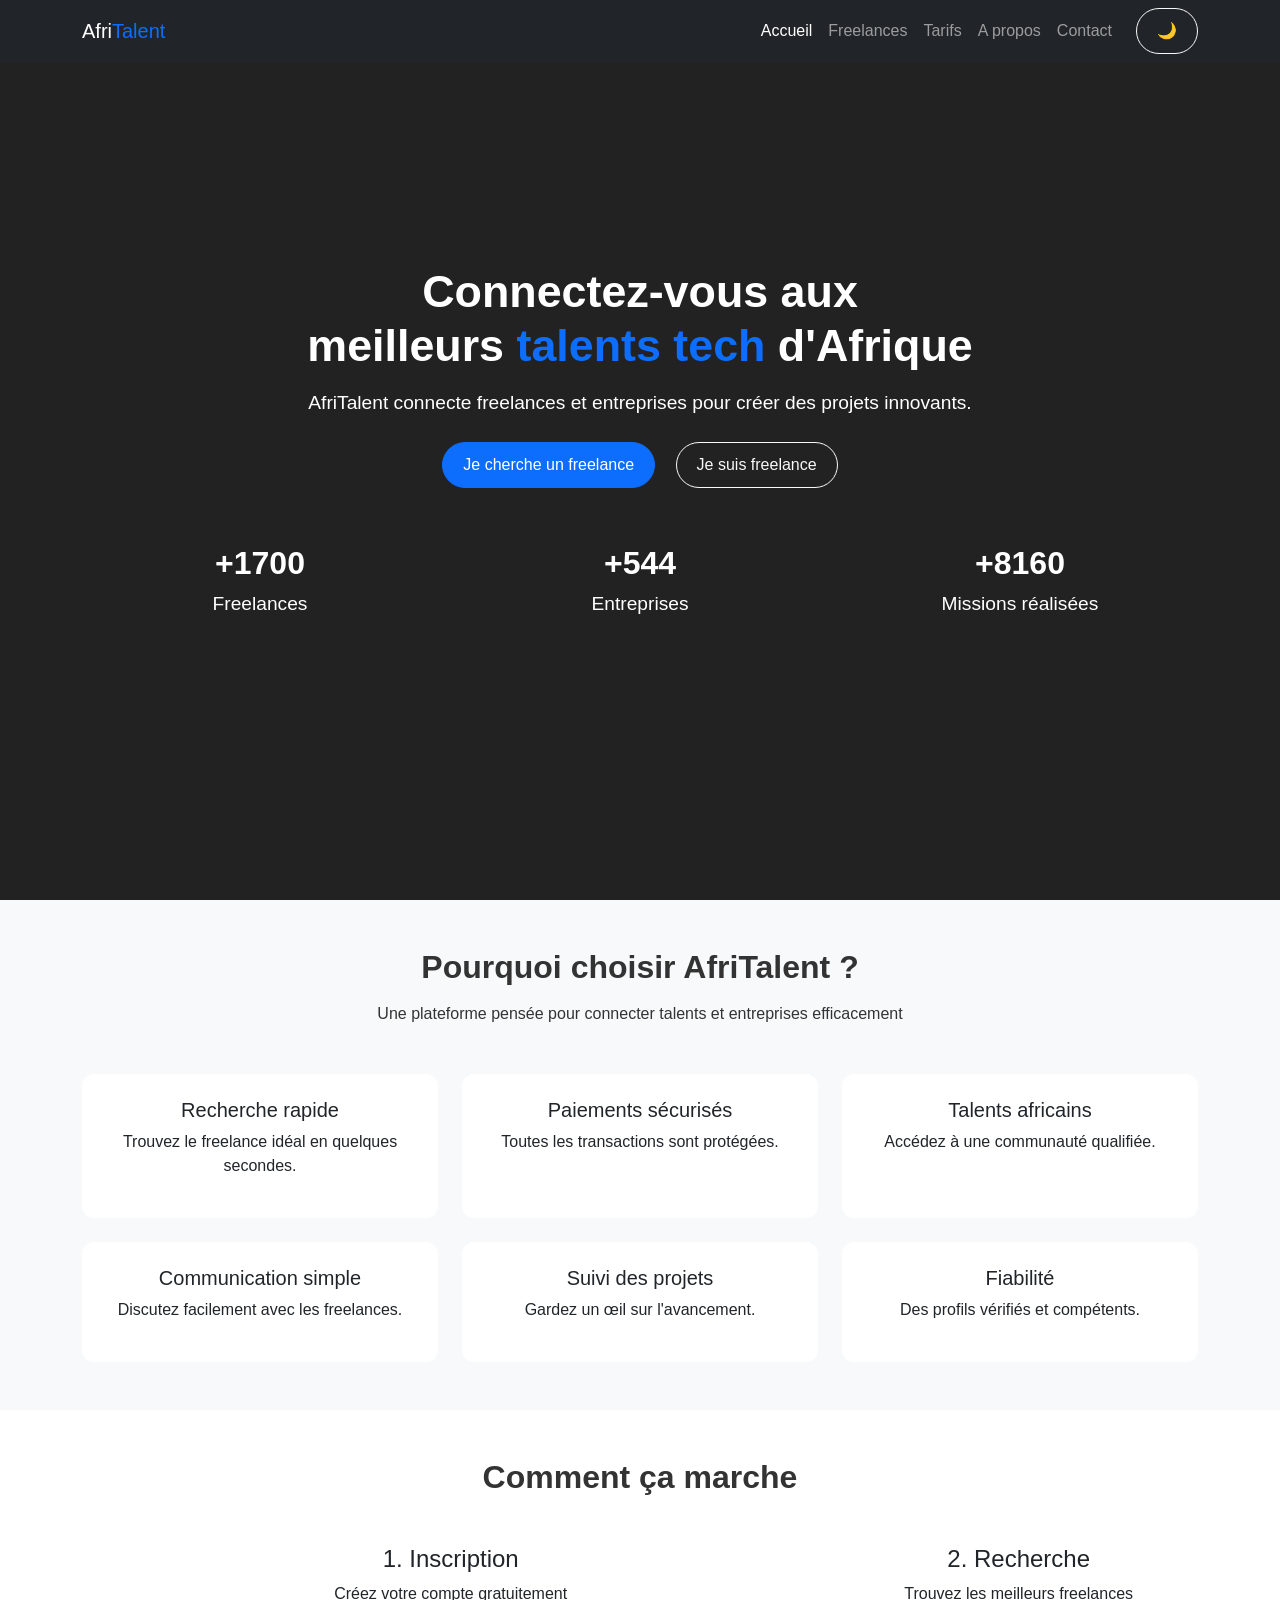
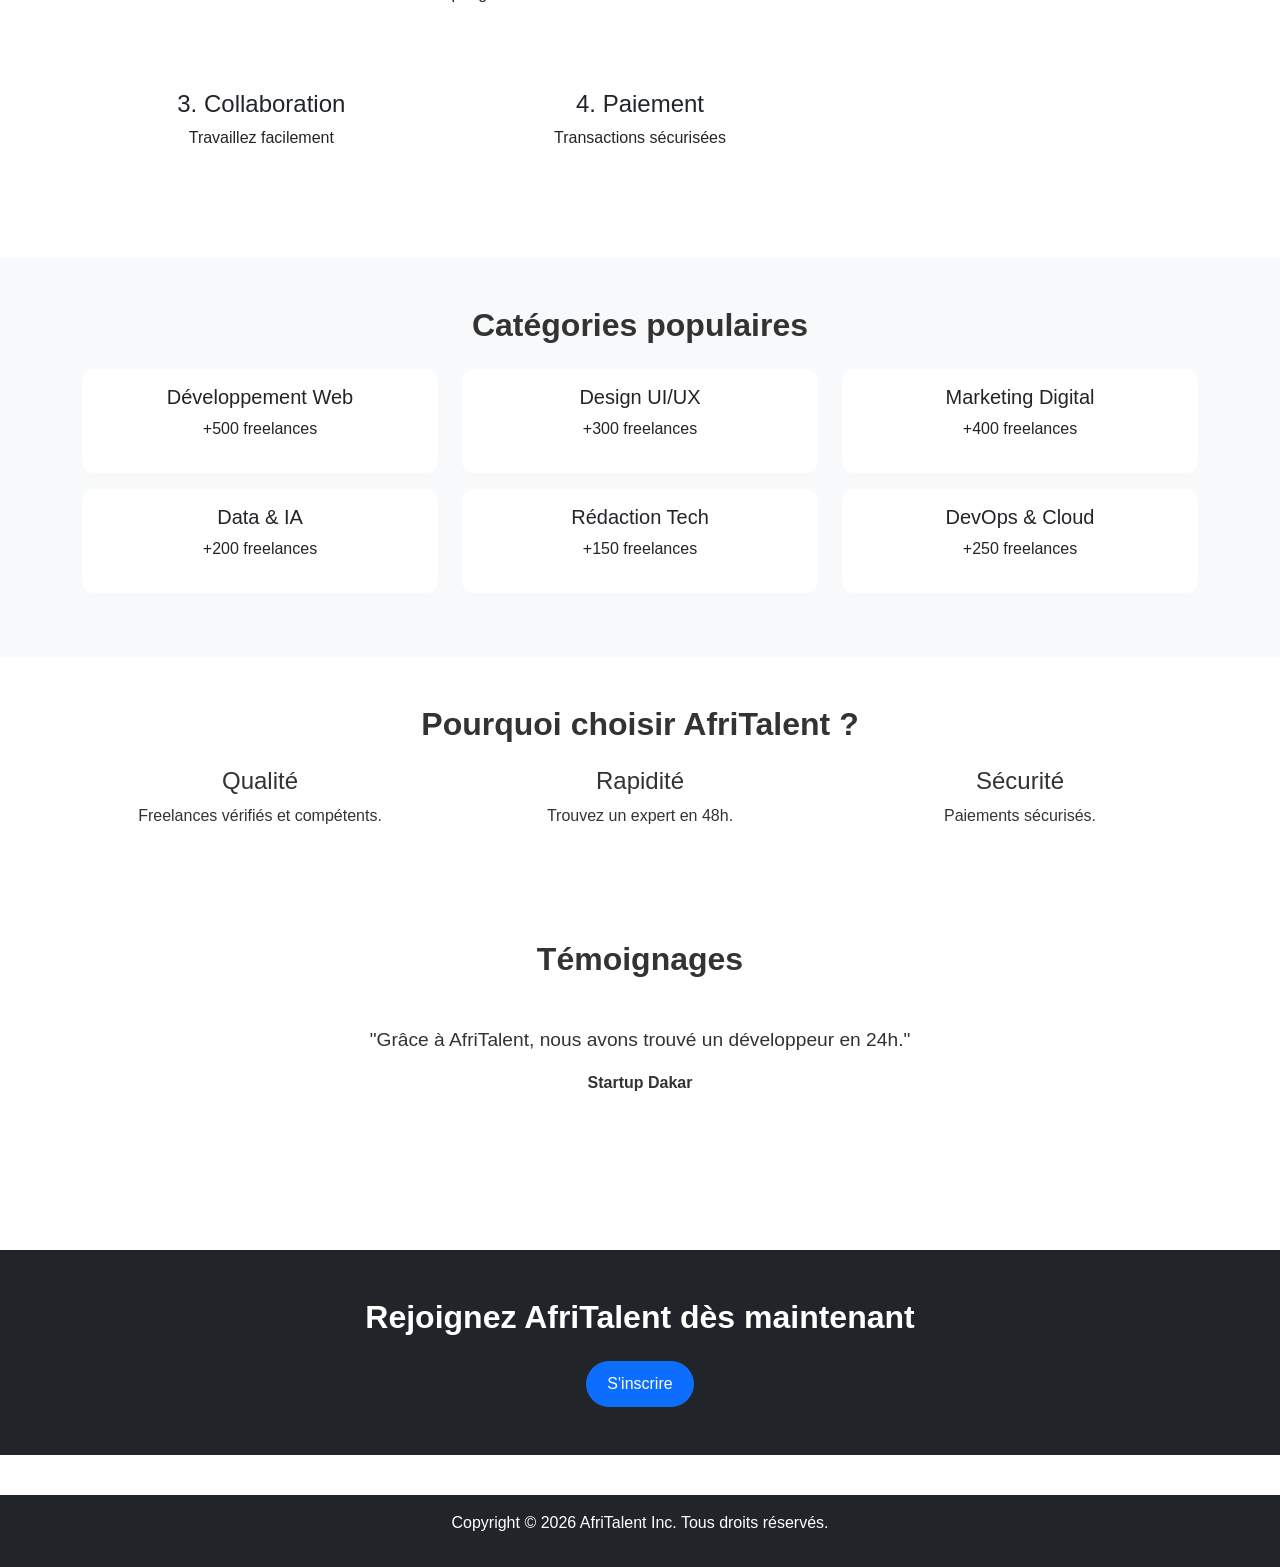
==== commit 375421cf: "JS : compteurs animés au scroll et animations fade-in des sections" ====
--- a/index.html
+++ b/index.html
@@ -1,5 +1,5 @@
 <!DOCTYPE html>
-<html lang="en">
+<html lang="fr">
 <head>
     <meta charset="UTF-8">
     <meta name="viewport" content="width=device-width, initial-scale=1.0">
@@ -9,282 +9,437 @@
 
     <link rel="stylesheet" href="css/style.css">
 </head>
-<body> 
+
+<body>
+
     <button id="topBtn" style="display:none;">↑</button>
 
     <nav class="navbar navbar-expand-lg navbar-dark bg-dark fixed-top">
+
         <div class="container">
-            <a class="navbar-brand" href="index.html">Afri<span>Talent</span></a>
-
-            <button class="navbar-toggler" type="button" data-bs-toggle="collapse" data-bs-target="#navMenu">
+
+            <a class="navbar-brand" href="index.html">
+                Afri<span>Talent</span>
+            </a>
+
+            <button 
+                class="navbar-toggler"
+                type="button"
+                data-bs-toggle="collapse"
+                data-bs-target="#navMenu"
+            >
                 <span class="navbar-toggler-icon"></span>
             </button>
 
             <div class="collapse navbar-collapse" id="navMenu">
-                <ul class="navbar-nav ms-auto">
-                    <li class="nav-item"><a class="nav-link active" href="index.html">Accueil</a></li>
-                    <li class="nav-item"><a class="nav-link" href="freelance.html">Freelances</a></li>
-                    <li class="nav-item"><a class="nav-link" href="tarif.html">Tarifs</a></li>
-                    <li class="nav-item"><a class="nav-link" href="about.html">A propos</a></li>
-                    <li class="nav-item"><a class="nav-link" href="contact.html">Contact</a></li>
-                    <button id="darkModeToggle" class="btn btn-outline-light ms-3">🌙</button>
+
+                <ul class="navbar-nav ms-auto align-items-center">
+
+                    <li class="nav-item">
+                        <a class="nav-link active" href="index.html">
+                            Accueil
+                        </a>
+                    </li>
+
+                    <li class="nav-item">
+                        <a class="nav-link" href="freelance.html">
+                            Freelances
+                        </a>
+                    </li>
+
+                    <li class="nav-item">
+                        <a class="nav-link" href="tarif.html">
+                            Tarifs
+                        </a>
+                    </li>
+
+                    <li class="nav-item">
+                        <a class="nav-link" href="about.html">
+                            A propos
+                        </a>
+                    </li>
+
+                    <li class="nav-item">
+                        <a class="nav-link" href="contact.html">
+                            Contact
+                        </a>
+                    </li>
+
+                    <li class="nav-item">
+                        <button id="darkModeToggle" class="btn btn-outline-light ms-3">
+                            🌙
+                        </button>
+                    </li>
+
                 </ul>
-            </div>
+
+            </div>
+
         </div>
+
     </nav>
 
     <main>
 
-    <section id="hero" class="text-center text-white d-flex align-items-center" style="height:100vh; background:#222;">
-        <div class="container">
-            <h1>
-                Connectez-vous aux <br>
-                meilleurs <em>talents tech</em> d'Afrique
-            </h1>
-
-            <p class="mt-3">
-                AfriTalent connecte freelances et entreprises pour créer des projets innovants.
-            </p>
-
-            <a href="freelances.html" class="btn btn-primary m-2">Je cherche un freelance</a>
-            <a href="#" class="btn btn-outline-light m-2">Je suis freelance</a>
-
-            <div class="row mt-5">
-                <div class="col-md-4">
-                    <h2>+2 500</h2>
-                    <p>Freelances</p>
-                </div>
-                <div class="col-md-4">
-                    <h2>+800</h2>
-                    <p>Entreprises</p>
-                </div>
-                <div class="col-md-4">
-                    <h2>+12 000</h2>
-                    <p>Missions réalisées</p>
-                </div>
-            </div>
-        </div>
-    </section>
-
-    <section class="py-5 text-center bg-light">
-        <div class="container">
-            <h2 class="mb-3">Pourquoi choisir AfriTalent ?</h2>
-            <p class="mb-5">Une plateforme pensée pour connecter talents et entreprises efficacement</p>
-
-            <div class="row g-4">
-
-                <div class="col-md-4">
-                    <div class="card p-4 h-100">
-                        <h5>Recherche rapide</h5>
-                        <p>Trouvez le freelance idéal en quelques secondes grâce à notre système optimisé.</p>
-                    </div>
-                </div>
-
-                <div class="col-md-4">
-                    <div class="card p-4 h-100">
-                        <h5>Paiements sécurisés</h5>
-                        <p>Toutes les transactions sont protégées pour garantir la sécurité de vos projets.</p>
-                    </div>
-                </div>
-
-                <div class="col-md-4">
-                    <div class="card p-4 h-100">
-                        <h5>Talents africains</h5>
-                        <p>Accédez à une communauté de freelances qualifiés à travers toute l’Afrique.</p>
-                    </div>
-                </div>
-
-                <div class="col-md-4">
-                    <div class="card p-4 h-100">
-                        <h5>Communication simple</h5>
-                        <p>Discutez facilement avec les freelances pour définir vos besoins rapidement.</p>
-                    </div>
-                </div>
-                <div class="col-md-4">
-                    <div class="card p-4 h-100">
-                        <h5>Suivi des projets</h5>
-                        <p>Gardez un œil sur l'avancement de vos projets en temps réel.</p>
-                    </div>
-                </div>
-
-                <div class="col-md-4">
-                    <div class="card p-4 h-100">    
-                        <h5>Fiabilité</h5>
-                        <p>Des profils vérifiés pour garantir des collaborations de qualité.</p>
-                    </div>
-                </div>
-
-            </div>
-        </div>
-    </section>
-
-    <section class="py-5 text-center">
-        <div class="container">
-            <h2>Comment ça marche</h2>
-
-            <div class="bento mt-4">
-
-                <div class="card p-4">
-                    <h4>1. Inscription</h4>
-                    <p>Créez votre compte gratuitement</p>
-                </div>
-
-                <div class="card p-4">
-                    <h4>2. Recherche</h4>
-                    <p>Trouvez les meilleurs freelances</p>
-                </div>
-
-                <div class="card p-4">
-                    <h4>3. Collaboration</h4>
-                    <p>Travaillez facilement</p>
-                </div>
-
-                <div class="card p-4">
-                    <h4>4. Paiement</h4>
-                    <p>Transactions sécurisées</p>
-                </div>
-
-            </div>
-        </div>
-    </section>
-
-    <section class="py-5 bg-light text-center">
-        <div class="container">
-            <h2>Catégories populaires</h2>
-
-            <div class="row mt-4">
-                <div class="col-md-4 mb-3">
-                    <div class="card p-3">
-                        <h5>Développement Web</h5>
-                        <p>+500 freelances</p>
-                    </div>
-                </div>
-
-                <div class="col-md-4 mb-3">
-                    <div class="card p-3">
-                        <h5>Design UI/UX</h5>
-                        <p>+300 freelances</p>
-                    </div>
-                </div>
-
-                <div class="col-md-4 mb-3">
-                    <div class="card p-3">
-                        <h5>Marketing Digital</h5>
-                        <p>+400 freelances</p>
-                    </div>
-                </div>
-
-                <div class="col-md-4 mb-3">
-                    <div class="card p-3">
-                        <h5>Data & IA</h5>
-                        <p>+200 freelances</p>
-                    </div>
-                </div>
-                
-                <div class="col-md-4 mb-3">
-                    <div class="card p-3">
-                        <h5>Rédaction Tech</h5>
-                        <p>+150 freelances</p>
-                    </div>
-                </div>
-
-                <div class="col-md-4 mb-3">
-                    <div class="card p-3">
-                        <h5>DevOps & Cloud</h5>
-                        <p>+250 freelances</p>
-                    </div>
-                </div>
-            </div>
-        </div>
-    </section>
-
-    <section class="py-5 text-center">
-        <div class="container">
-            <h2>Pourquoi choisir AfriTalent ?</h2>
-
-            <div class="row mt-4">
-                <div class="col-md-4">
-                    <h4>Qualité</h4>
-                    <p>Freelances vérifiés et compétents.</p>
-                </div>
-
-                <div class="col-md-4">
-                    <h4>Rapidité</h4>
-                    <p>Trouvez un expert en 48h.</p>
-                </div>
-
-                <div class="col-md-4">
-                    <h4>Sécurité</h4>
-                    <p>Paiements sécurisés.</p>
-                </div>
-            </div>
-        </div>
-    </section>
-
-    <section class="py-5 text-center">
-            <div class="container">
+        <section 
+            id="hero"
+            class="text-center text-white d-flex align-items-center"
+            style="height:100vh; background:#222;"
+        >
+
+            <div class="container">
+
+                <h1>
+                    Connectez-vous aux <br>
+                    meilleurs <em>talents tech</em> d'Afrique
+                </h1>
+
+                <p class="mt-3">
+                    AfriTalent connecte freelances et entreprises
+                    pour créer des projets innovants.
+                </p>
+
+                <a href="freelances.html" class="btn btn-primary m-2">
+                    Je cherche un freelance
+                </a>
+
+                <a href="#" class="btn btn-outline-light m-2">
+                    Je suis freelance
+                </a>
+
+                <div class="row mt-5">
+
+                    <div class="col-md-4">
+                        <h2 id="count1">0</h2>
+                        <p>Freelances</p>
+                    </div>
+
+                    <div class="col-md-4">
+                        <h2 id="count2">0</h2>
+                        <p>Entreprises</p>
+                    </div>
+
+                    <div class="col-md-4">
+                        <h2 id="count3">0</h2>
+                        <p>Missions réalisées</p>
+                    </div>
+
+                </div>
+
+            </div>
+
+        </section>
+
+        <section class="py-5 text-center bg-light hidden">
+
+            <div class="container">
+
+                <h2 class="mb-3">
+                    Pourquoi choisir AfriTalent ?
+                </h2>
+
+                <p class="mb-5">
+                    Une plateforme pensée pour connecter talents
+                    et entreprises efficacement
+                </p>
+
+                <div class="row g-4">
+
+                    <div class="col-md-4">
+                        <div class="card p-4 h-100">
+                            <h5>Recherche rapide</h5>
+                            <p>
+                                Trouvez le freelance idéal
+                                en quelques secondes.
+                            </p>
+                        </div>
+                    </div>
+
+                    <div class="col-md-4">
+                        <div class="card p-4 h-100">
+                            <h5>Paiements sécurisés</h5>
+                            <p>
+                                Toutes les transactions sont protégées.
+                            </p>
+                        </div>
+                    </div>
+
+                    <div class="col-md-4">
+                        <div class="card p-4 h-100">
+                            <h5>Talents africains</h5>
+                            <p>
+                                Accédez à une communauté qualifiée.
+                            </p>
+                        </div>
+                    </div>
+
+                    <div class="col-md-4">
+                        <div class="card p-4 h-100">
+                            <h5>Communication simple</h5>
+                            <p>
+                                Discutez facilement avec les freelances.
+                            </p>
+                        </div>
+                    </div>
+
+                    <div class="col-md-4">
+                        <div class="card p-4 h-100">
+                            <h5>Suivi des projets</h5>
+                            <p>
+                                Gardez un œil sur l'avancement.
+                            </p>
+                        </div>
+                    </div>
+
+                    <div class="col-md-4">
+                        <div class="card p-4 h-100">
+                            <h5>Fiabilité</h5>
+                            <p>
+                                Des profils vérifiés et compétents.
+                            </p>
+                        </div>
+                    </div>
+
+                </div>
+
+            </div>
+
+        </section>
+
+        <section class="py-5 text-center hidden">
+
+            <div class="container">
+
+                <h2>Comment ça marche</h2>
+
+                <div class="bento mt-4">
+
+                    <div class="card p-4">
+                        <h4>1. Inscription</h4>
+                        <p>Créez votre compte gratuitement</p>
+                    </div>
+
+                    <div class="card p-4">
+                        <h4>2. Recherche</h4>
+                        <p>Trouvez les meilleurs freelances</p>
+                    </div>
+
+                    <div class="card p-4">
+                        <h4>3. Collaboration</h4>
+                        <p>Travaillez facilement</p>
+                    </div>
+
+                    <div class="card p-4">
+                        <h4>4. Paiement</h4>
+                        <p>Transactions sécurisées</p>
+                    </div>
+
+                </div>
+
+            </div>
+
+        </section>
+
+        <section class="py-5 bg-light text-center hidden">
+
+            <div class="container">
+
+                <h2>Catégories populaires</h2>
+
+                <div class="row mt-4">
+
+                    <div class="col-md-4 mb-3">
+                        <div class="card p-3">
+                            <h5>Développement Web</h5>
+                            <p>+500 freelances</p>
+                        </div>
+                    </div>
+
+                    <div class="col-md-4 mb-3">
+                        <div class="card p-3">
+                            <h5>Design UI/UX</h5>
+                            <p>+300 freelances</p>
+                        </div>
+                    </div>
+
+                    <div class="col-md-4 mb-3">
+                        <div class="card p-3">
+                            <h5>Marketing Digital</h5>
+                            <p>+400 freelances</p>
+                        </div>
+                    </div>
+
+                    <div class="col-md-4 mb-3">
+                        <div class="card p-3">
+                            <h5>Data & IA</h5>
+                            <p>+200 freelances</p>
+                        </div>
+                    </div>
+
+                    <div class="col-md-4 mb-3">
+                        <div class="card p-3">
+                            <h5>Rédaction Tech</h5>
+                            <p>+150 freelances</p>
+                        </div>
+                    </div>
+
+                    <div class="col-md-4 mb-3">
+                        <div class="card p-3">
+                            <h5>DevOps & Cloud</h5>
+                            <p>+250 freelances</p>
+                        </div>
+                    </div>
+
+                </div>
+
+            </div>
+
+        </section>
+
+        <section class="py-5 text-center hidden">
+
+            <div class="container">
+
+                <h2>Pourquoi choisir AfriTalent ?</h2>
+
+                <div class="row mt-4">
+
+                    <div class="col-md-4">
+                        <h4>Qualité</h4>
+                        <p>Freelances vérifiés et compétents.</p>
+                    </div>
+
+                    <div class="col-md-4">
+                        <h4>Rapidité</h4>
+                        <p>Trouvez un expert en 48h.</p>
+                    </div>
+
+                    <div class="col-md-4">
+                        <h4>Sécurité</h4>
+                        <p>Paiements sécurisés.</p>
+                    </div>
+
+                </div>
+
+            </div>
+
+        </section>
+
+        <section class="py-5 text-center hidden">
+
+            <div class="container">
+
                 <h2>Témoignages</h2>
 
-                <div id="carouselExample" class="carousel slide mt-4" data-bs-ride="carousel">
+                <div 
+                    id="carouselExample"
+                    class="carousel slide mt-4"
+                    data-bs-ride="carousel"
+                >
 
                     <div class="carousel-indicators">
-                        <button type="button" data-bs-target="#carouselExample" data-bs-slide-to="0" class="active"></button>
-                        <button type="button" data-bs-target="#carouselExample" data-bs-slide-to="1"></button>
-                        <button type="button" data-bs-target="#carouselExample" data-bs-slide-to="2"></button>
+
+                        <button 
+                            type="button"
+                            data-bs-target="#carouselExample"
+                            data-bs-slide-to="0"
+                            class="active"
+                        ></button>
+
+                        <button 
+                            type="button"
+                            data-bs-target="#carouselExample"
+                            data-bs-slide-to="1"
+                        ></button>
+
+                        <button 
+                            type="button"
+                            data-bs-target="#carouselExample"
+                            data-bs-slide-to="2"
+                        ></button>
+
                     </div>
 
                     <div class="carousel-inner">
 
                         <div class="carousel-item active">
                             <div class="p-4">
-                                <p>"Grâce à AfriTalent, nous avons trouvé un développeur en 24h."</p>
+                                <p>
+                                    "Grâce à AfriTalent,
+                                    nous avons trouvé un développeur en 24h."
+                                </p>
                                 <strong>Startup Dakar</strong>
                             </div>
                         </div>
 
                         <div class="carousel-item">
                             <div class="p-4">
-                                <p>"Plateforme simple et efficace."</p>
+                                <p>
+                                    "Plateforme simple et efficace."
+                                </p>
                                 <strong>Entreprise Tech</strong>
                             </div>
                         </div>
 
                         <div class="carousel-item">
                             <div class="p-4">
-                                <p>"J'ai trouvé plusieurs clients rapidement."</p>
+                                <p>
+                                    "J'ai trouvé plusieurs clients rapidement."
+                                </p>
                                 <strong>Freelance Sénégal</strong>
                             </div>
                         </div>
 
                     </div>
 
-                    <button class="carousel-control-prev" type="button" data-bs-target="#carouselExample" data-bs-slide="prev">
+                    <button 
+                        class="carousel-control-prev"
+                        type="button"
+                        data-bs-target="#carouselExample"
+                        data-bs-slide="prev"
+                    >
                         <span class="carousel-control-prev-icon"></span>
                     </button>
 
-                    <button class="carousel-control-next" type="button" data-bs-target="#carouselExample" data-bs-slide="next">
+                    <button 
+                        class="carousel-control-next"
+                        type="button"
+                        data-bs-target="#carouselExample"
+                        data-bs-slide="next"
+                    >
                         <span class="carousel-control-next-icon"></span>
                     </button>
 
                 </div>
-            </div>
-        </section>
-
-
-    <section class="bg-dark text-white text-center py-5">
-        <h2>Rejoignez AfriTalent dès maintenant</h2>
-        <a href="#" class="btn btn-primary mt-3">S'inscrire</a>
-    </section>
-
-    </main> 
+
+            </div>
+
+        </section>
+
+        <section class="bg-dark text-white text-center py-5 hidden">
+
+            <h2>Rejoignez AfriTalent dès maintenant</h2>
+
+            <a href="#" class="btn btn-primary mt-3">
+                S'inscrire
+            </a>
+
+        </section>
+
+    </main>
+
+    <footer class="bg-dark text-white text-center p-3">
+
+        <p>
+            Copyright © 2026 AfriTalent Inc.
+            Tous droits réservés.
+        </p>
+
+    </footer>
+
     <script src="https://cdn.jsdelivr.net/npm/bootstrap@5.3.0/dist/js/bootstrap.bundle.min.js"></script>
+
     <script src="js/main.js"></script>
-
-    <footer class="bg-dark text-white text-center p-3">
-        <p>.
-            Copyright © 2026 AfriTalent Inc. Tous droits réservés.  Conditions d'utilisation Plan du site 
-        </p>
-    </footer>
 
 </body>
 </html>
--- a/css/style.css
+++ b/css/style.css
@@ -155,4 +155,34 @@
     border: none;
     background: blue;
     color: white;
+}
+/*le bouton dark/light*/
+.dark-mode {
+    background-color: #121212;
+    color: white;
+}
+
+.dark-mode section {
+    background-color: #121212 !important;
+    color: white;
+}
+
+.dark-mode .card {
+    background-color: #1e1e1e;
+    color: white;
+}
+
+.dark-mode footer {
+    background-color: black !important;
+}
+
+.hidden {
+    opacity: 0;
+    transform: translateY(50px);
+    transition: all 0.8s ease;
+}
+
+.show {
+    opacity: 1;
+    transform: translateY(0);
 }
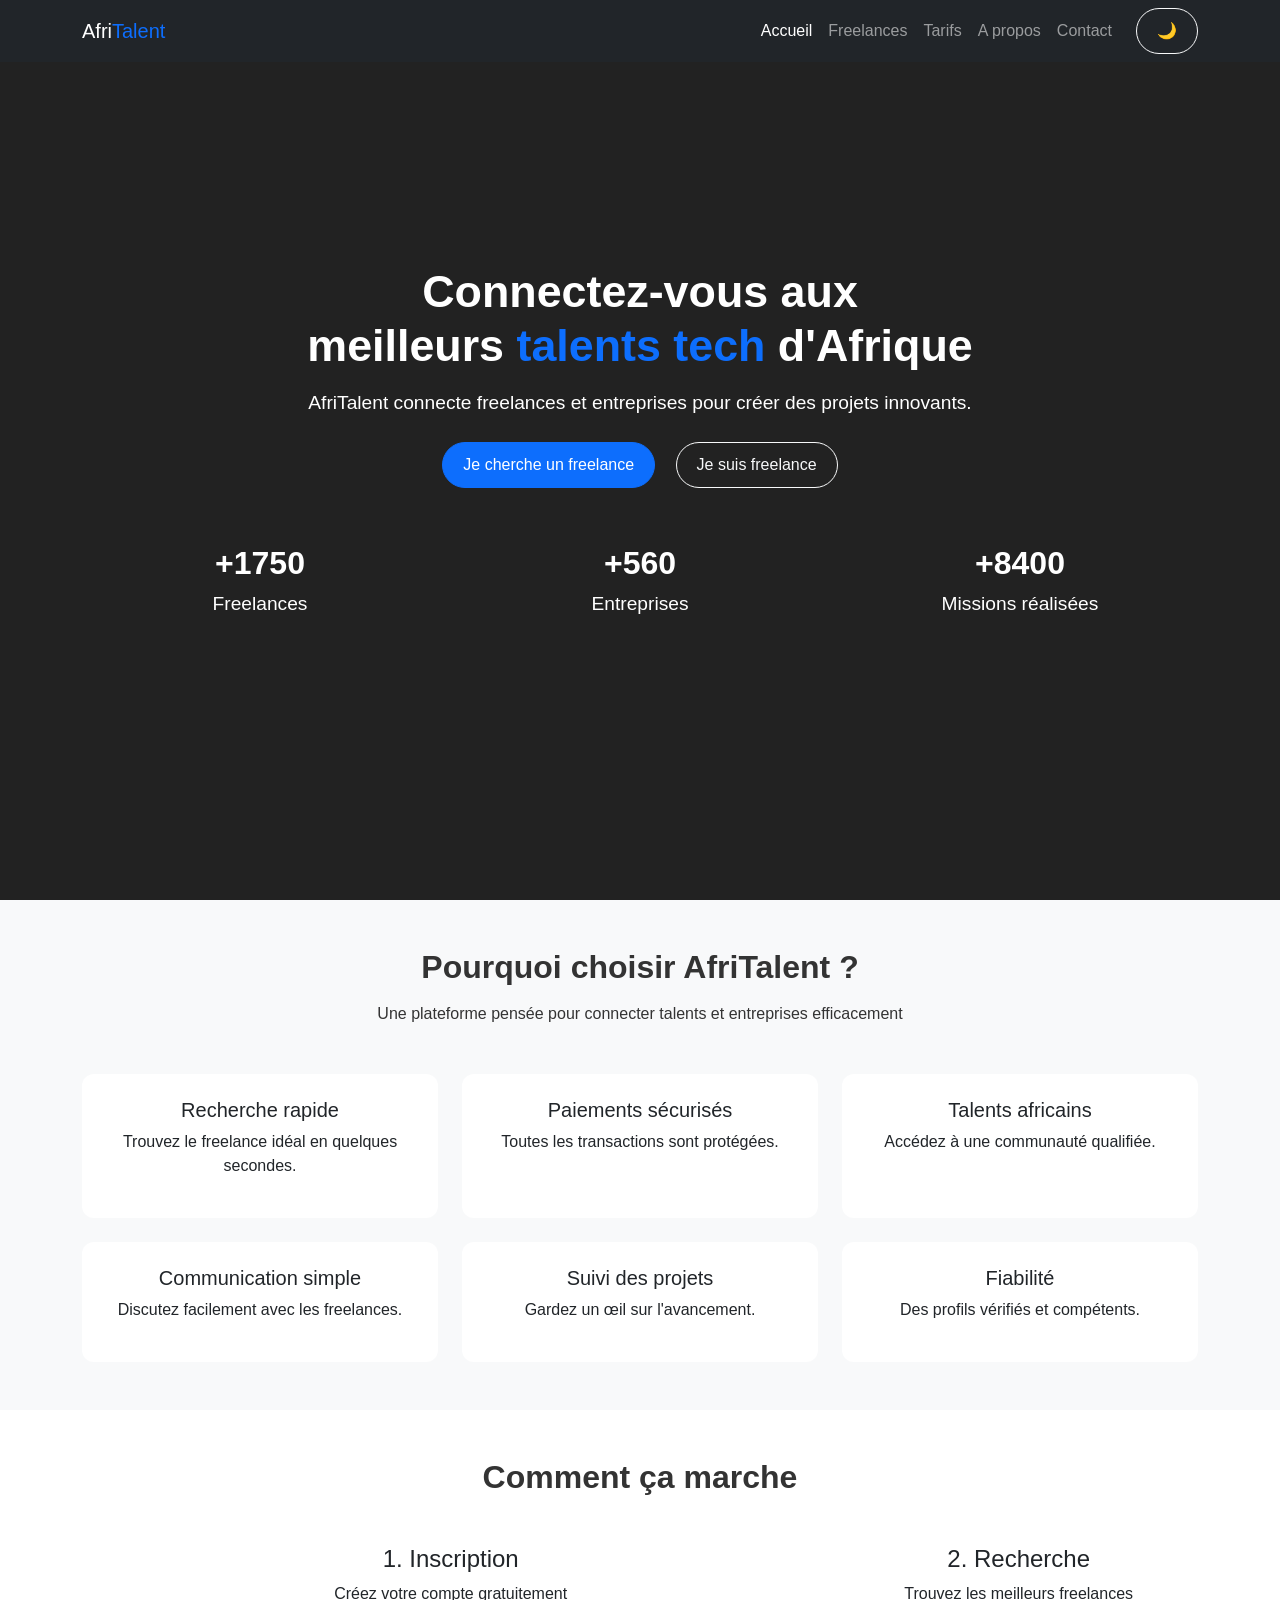
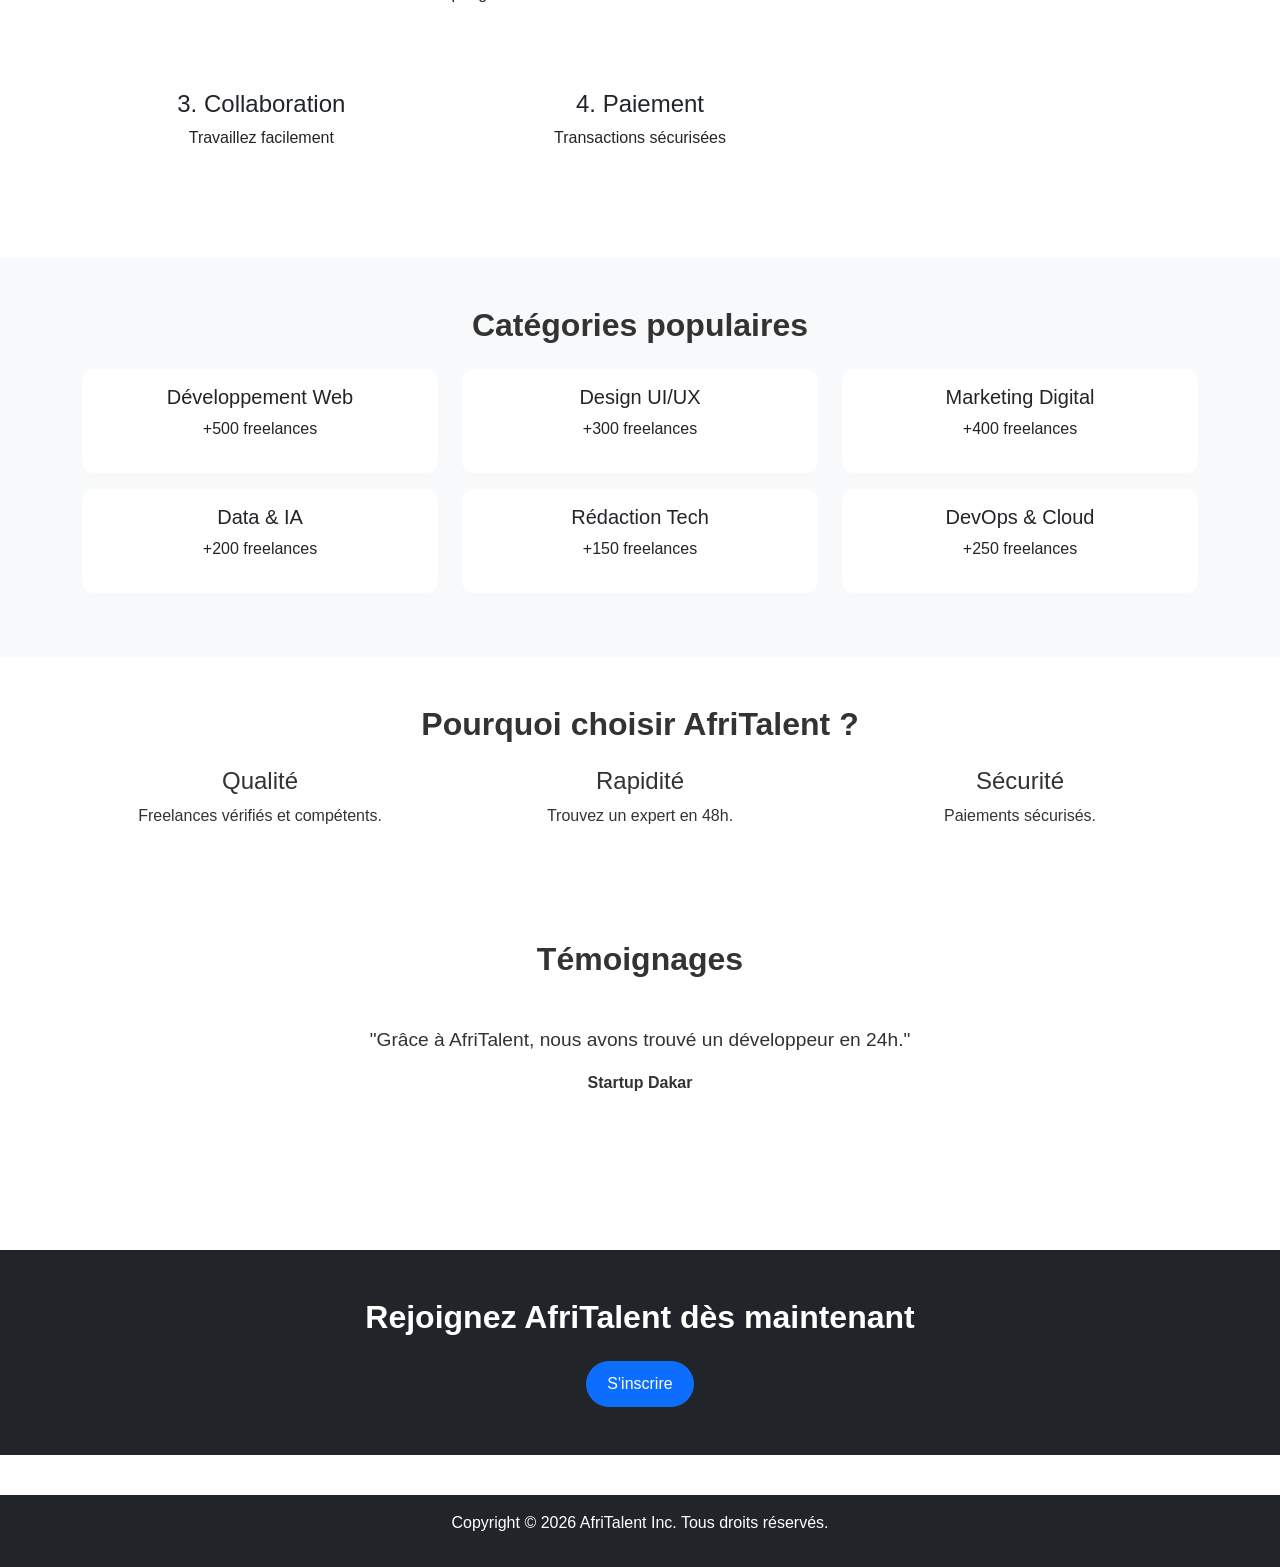
==== commit 46d06c8c: "JS : filtrage dynamique des freelances et validation du formulaire de contact" ====
--- a/index.html
+++ b/index.html
@@ -99,11 +99,11 @@
                     pour créer des projets innovants.
                 </p>
 
-                <a href="freelances.html" class="btn btn-primary m-2">
+                <a href="freelance.html" class="btn btn-primary m-2">
                     Je cherche un freelance
                 </a>
 
-                <a href="#" class="btn btn-outline-light m-2">
+                <a href="freelance.html" class="btn btn-outline-light m-2">
                     Je suis freelance
                 </a>
 
@@ -431,8 +431,7 @@
     <footer class="bg-dark text-white text-center p-3">
 
         <p>
-            Copyright © 2026 AfriTalent Inc.
-            Tous droits réservés.
+            Copyright © 2026 AfriTalent Inc.   Tous droits réservés.
         </p>
 
     </footer>
--- a/css/style.css
+++ b/css/style.css
@@ -3,7 +3,14 @@
     --dark: #111;
     --light: #f8f9fa;
     --text: #333;
+    --white: #ffffff;
+    /*TAILLES*/
     --radius: 12px;
+    --section-padding: 60px;
+    --transition: 0.3s;
+    /*POLICES*/
+    --title-size: 2.8rem;
+    --text-size: 1rem;
 }
 
 * {
@@ -15,10 +22,11 @@
 body {
     font-family: Arial, sans-serif;
     color: var(--text);
+    background: var(--white);
 }
 
 .navbar {
-    transition: 0.3s;
+    transition: var(--transition);
 }
 
 .navbar-brand span {
@@ -26,12 +34,32 @@
 }
 
 #hero {
-    background: linear-gradient(rgba(0,0,0,0.7), rgba(0,0,0,0.7));
-}
-
-#hero {
-    background: linear-gradient(135deg, #0d6efd, #000);
-    color: white;
+    background:
+        linear-gradient(
+            rgba(0,0,0,0.7),
+            rgba(0,0,0,0.7)
+        ),
+        linear-gradient(135deg, #0d6efd, #000);
+
+    color: white;
+}
+
+#hero h1 {
+    font-size: var(--title-size);
+    font-weight: bold;
+}
+
+#hero em {
+    color: var(--primary);
+    font-style: normal;
+}
+
+#hero p {
+    font-size: 1.2rem;
+}
+
+section {
+    padding: var(--section-padding) 0;
 }
 
 .bento {
@@ -48,39 +76,27 @@
     grid-row: span 2;
 }
 
-
-#hero h1 {
-    font-size: 2.8rem;
-    font-weight: bold;
-}
-
-#hero em {
-    color: var(--primary);
-    font-style: normal;
-}
-
-#hero p {
-    font-size: 1.2rem;
-}
-
-section {
-    padding: 60px 0;
-}
 .card {
     border: none;
     border-radius: var(--radius);
-    transition: 0.3s;
+    transition: var(--transition);
 }
 
 .card:hover {
     transform: translateY(-10px) scale(1.02);
+
     box-shadow: 0 10px 25px rgba(0,0,0,0.15);
 }
+
+/* BOUTONS*/
 
 .btn {
     border-radius: 30px;
     padding: 10px 20px;
 }
+
+/*CAROUSEL*/
+
 .carousel-item {
     min-height: 200px;
 }
@@ -89,13 +105,21 @@
     font-size: 1.2rem;
 }
 
-h1, h2, h3 {
+/*TITRES */
+
+h1,
+h2,
+h3 {
     font-weight: bold;
 }
+
+/* FOOTER */
 
 footer {
     margin-top: 40px;
 }
+
+/* IMAGES*/
 
 .rounded-circle {
     width: 100px;
@@ -103,36 +127,113 @@
     object-fit: cover;
 }
 
+/* BADGES  */
+
 .badge {
     font-size: 0.8rem;
 }
 
-form input, form textarea, form select {
+/*FORMULAIRES */
+
+form input,
+form textarea,
+form select {
     border-radius: var(--radius);
 }
+
+/* MAP */
 
 iframe {
     border-radius: var(--radius);
 }
-/*rendre flexible*/
-@media (max-width: 768px) {
-    #hero h1 {
-        font-size: 2rem;
-    }
-}
-/* pour tablette */
+
+/* BOUTON RETOUR HAUT */
+
+#topBtn {
+
+    position: fixed;
+
+    bottom: 20px;
+
+    right: 20px;
+
+    padding: 10px 15px;
+
+    border: none;
+
+    border-radius: 50%;
+
+    background: var(--primary);
+
+    color: white;
+
+    cursor: pointer;
+
+    z-index: 999;
+
+}
+
+/*DARK MODE*/
+
+.dark-mode {
+    background-color: #121212;
+    color: white;
+}
+
+.dark-mode section {
+    background-color: #121212 !important;
+    color: white;
+}
+
+.dark-mode .card {
+    background-color: #1e1e1e;
+    color: white;
+}
+
+.dark-mode footer {
+    background-color: black !important;
+}
+
+/*ANIMATIONS  */
+
+.hidden {
+
+    opacity: 0;
+
+    transform: translateY(50px);
+
+    transition: all 0.8s ease;
+
+}
+
+.show {
+
+    opacity: 1;
+
+    transform: translateY(0);
+
+}
+
+/* RESPONSIVE TABLETTE */
+
 @media (max-width: 992px) {
+
     .bento {
         grid-template-columns: repeat(2, 1fr);
     }
-}
-
-/* pour telephone */
+
+}
+
+/* RESPONSIVE MOBILE */
+
 @media (max-width: 768px) {
 
     #hero {
+
         height: auto;
+
         padding: 80px 20px;
+
     }
 
     #hero h1 {
@@ -146,43 +247,5 @@
     .navbar {
         text-align: center;
     }
-}
-#topBtn {
-    position: fixed;
-    bottom: 20px;
-    right: 20px;
-    padding: 10px;
-    border: none;
-    background: blue;
-    color: white;
-}
-/*le bouton dark/light*/
-.dark-mode {
-    background-color: #121212;
-    color: white;
-}
-
-.dark-mode section {
-    background-color: #121212 !important;
-    color: white;
-}
-
-.dark-mode .card {
-    background-color: #1e1e1e;
-    color: white;
-}
-
-.dark-mode footer {
-    background-color: black !important;
-}
-
-.hidden {
-    opacity: 0;
-    transform: translateY(50px);
-    transition: all 0.8s ease;
-}
-
-.show {
-    opacity: 1;
-    transform: translateY(0);
+
 }
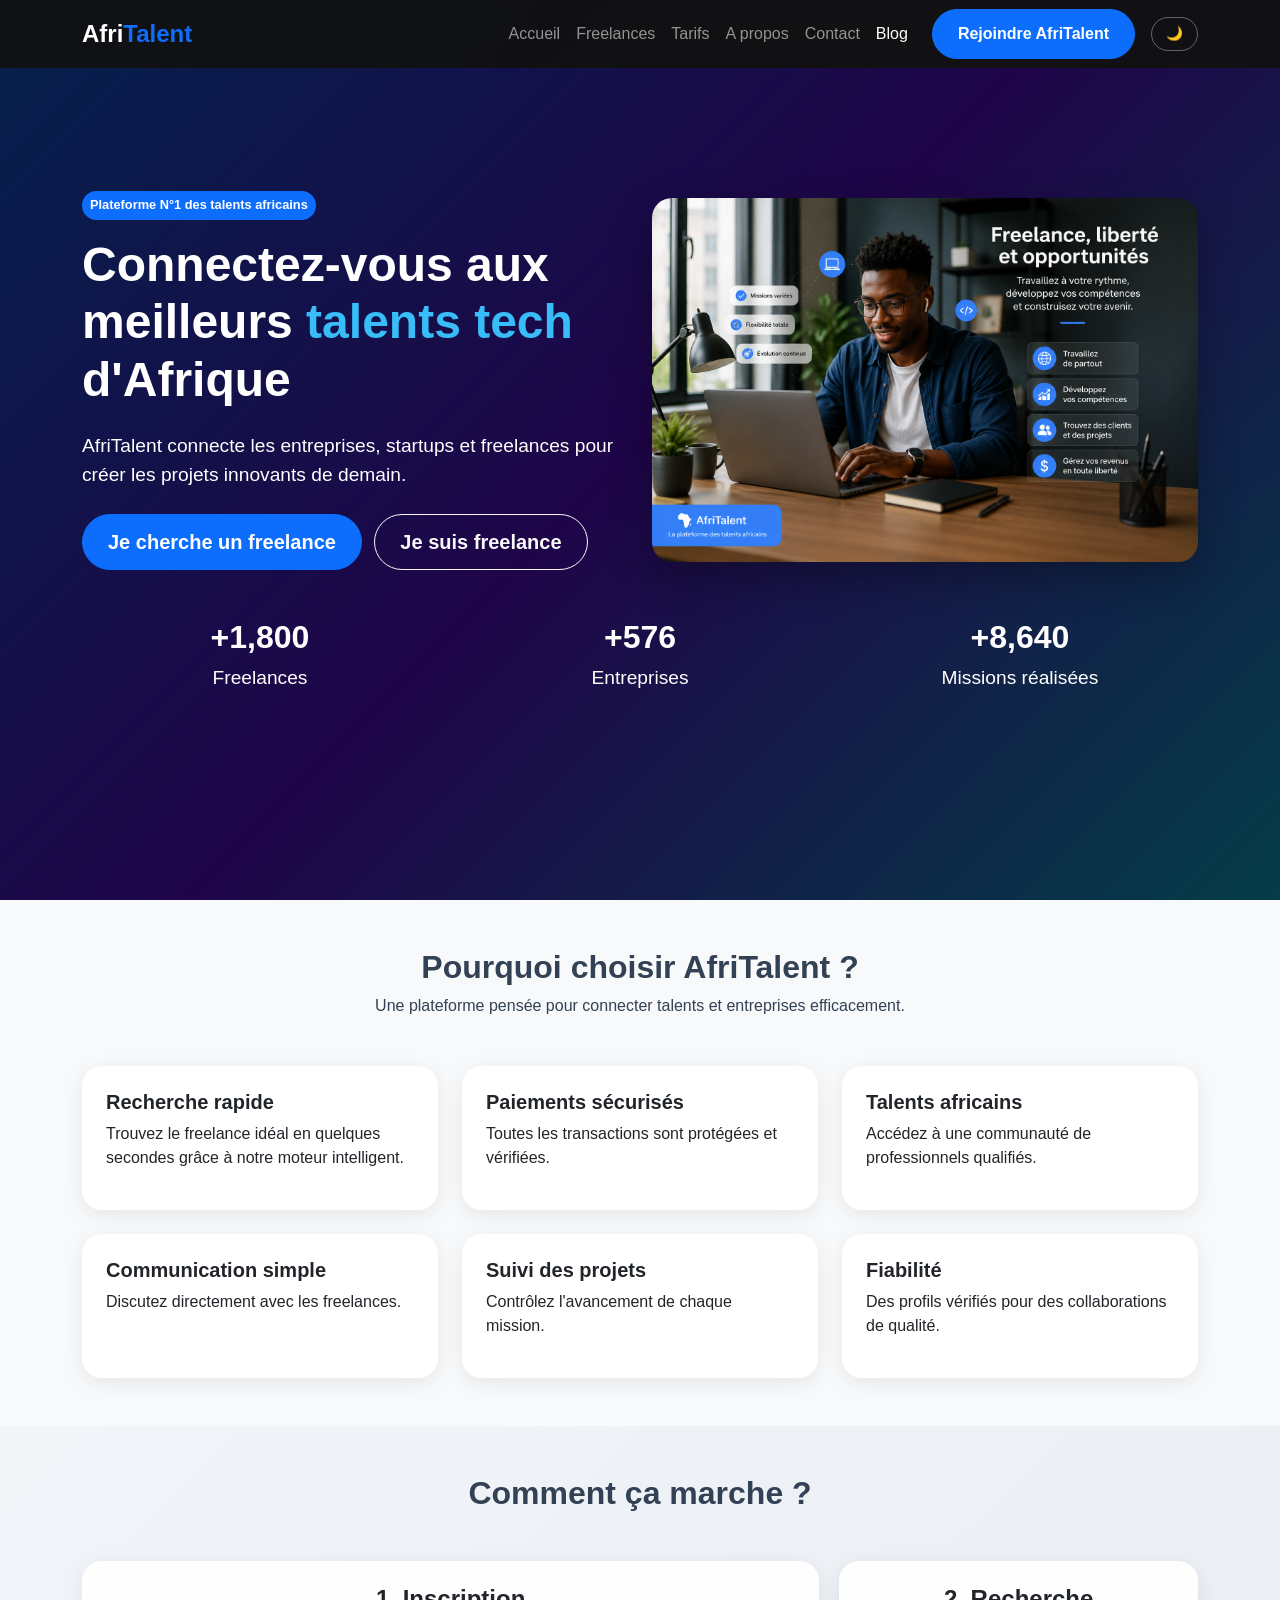
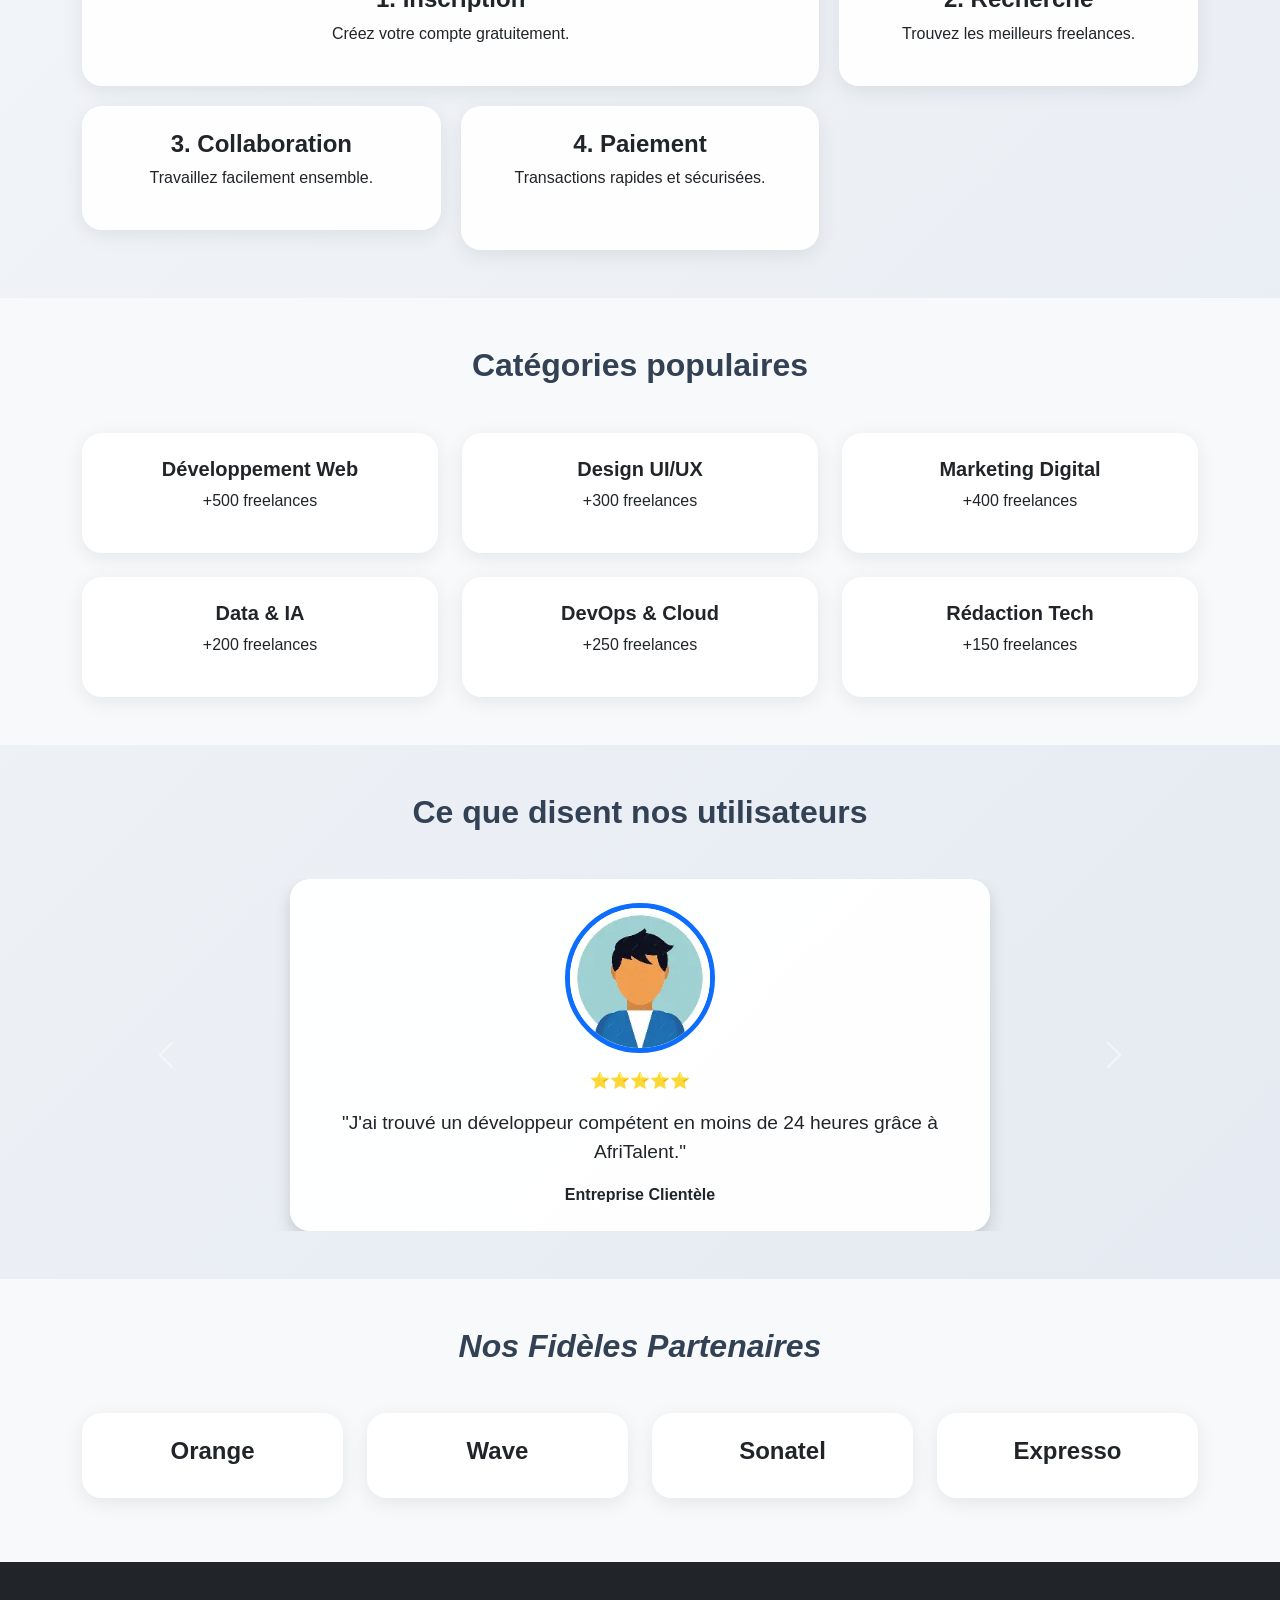
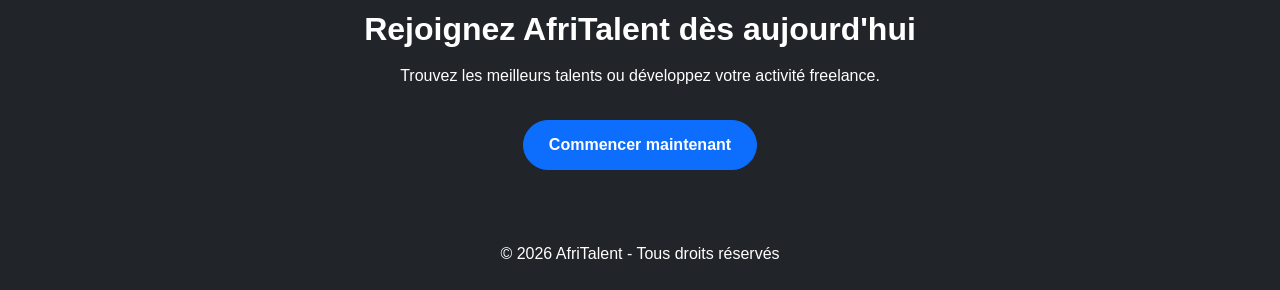
==== commit efa38636: ": Finalisation : corrections responsive, optimisation du code et commentaires" ====
--- a/index.html
+++ b/index.html
@@ -1,444 +1,329 @@
 <!DOCTYPE html>
-<html lang="fr">
+<html lang="en">
 <head>
     <meta charset="UTF-8">
     <meta name="viewport" content="width=device-width, initial-scale=1.0">
     <title>AfriTalent - Accueil</title>
-
     <link href="https://cdn.jsdelivr.net/npm/bootstrap@5.3.0/dist/css/bootstrap.min.css" rel="stylesheet">
-
+    <link rel="stylesheet" href="https://cdn.jsdelivr.net/npm/bootstrap-icons@1.11.3/font/bootstrap-icons.min.css">
     <link rel="stylesheet" href="css/style.css">
 </head>
-
 <body>
 
+    <div id="loader">
+        <div class="spinner"></div>
+    </div>
     <button id="topBtn" style="display:none;">↑</button>
+    <div id="navOverlay" class="nav-overlay"></div>
+
+    <!-- ================= NAVBAR ================= -->
 
     <nav class="navbar navbar-expand-lg navbar-dark bg-dark fixed-top">
-
         <div class="container">
-
-            <a class="navbar-brand" href="index.html">
+            <a class="navbar-brand fw-bold" href="index.html">
                 Afri<span>Talent</span>
             </a>
-
-            <button 
+            <button
                 class="navbar-toggler"
                 type="button"
                 data-bs-toggle="collapse"
-                data-bs-target="#navMenu"
-            >
+                data-bs-target="#navMenu">
                 <span class="navbar-toggler-icon"></span>
             </button>
-
             <div class="collapse navbar-collapse" id="navMenu">
-
-                <ul class="navbar-nav ms-auto align-items-center">
-
-                    <li class="nav-item">
-                        <a class="nav-link active" href="index.html">
+                <ul class="navbar-nav ms-auto align-items-lg-center">
+                    <li class="nav-item">
+                        <a class="nav-link" href="index.html">
                             Accueil
                         </a>
                     </li>
-
                     <li class="nav-item">
                         <a class="nav-link" href="freelance.html">
                             Freelances
                         </a>
                     </li>
-
                     <li class="nav-item">
                         <a class="nav-link" href="tarif.html">
                             Tarifs
                         </a>
                     </li>
-
                     <li class="nav-item">
                         <a class="nav-link" href="about.html">
                             A propos
                         </a>
                     </li>
-
                     <li class="nav-item">
                         <a class="nav-link" href="contact.html">
                             Contact
                         </a>
                     </li>
-
-                    <li class="nav-item">
-                        <button id="darkModeToggle" class="btn btn-outline-light ms-3">
+                    <li class="nav-item">
+                        <a class="nav-link active" href="blog.html">
+                            Blog
+                        </a>
+                    </li>
+                    <!-- BOUTON REJOINDRE -->
+                    <li class="nav-item ms-lg-3 mt-3 mt-lg-0">
+                        <a href="contact.html"
+                        class="btn btn-primary fw-bold">
+                            Rejoindre AfriTalent
+                        </a>
+                    </li>
+                    <!-- DARK MODE -->
+                    <li class="nav-item ms-lg-2 mt-3 mt-lg-0">
+                        <button
+                            id="darkModeToggle"
+                            class="btn btn-outline-light">
                             🌙
                         </button>
                     </li>
-
                 </ul>
-
-            </div>
-
+            </div>
         </div>
-
     </nav>
 
     <main>
 
-        <section 
-            id="hero"
-            class="text-center text-white d-flex align-items-center"
-            style="height:100vh; background:#222;"
-        >
-
-            <div class="container">
-
-                <h1>
-                    Connectez-vous aux <br>
-                    meilleurs <em>talents tech</em> d'Afrique
-                </h1>
-
-                <p class="mt-3">
-                    AfriTalent connecte freelances et entreprises
-                    pour créer des projets innovants.
-                </p>
-
-                <a href="freelance.html" class="btn btn-primary m-2">
-                    Je cherche un freelance
-                </a>
-
-                <a href="freelance.html" class="btn btn-outline-light m-2">
-                    Je suis freelance
-                </a>
-
-                <div class="row mt-5">
-
+        <!-- HERO -->
+        <section id="hero" class="text-white d-flex align-items-center">
+            <div class="container">
+                <div class="row align-items-center">
+                    <div class="col-lg-6 hidden">
+                        <span class="badge bg-primary mb-3 p-2">Plateforme N°1 des talents africains</span>
+                        <h1>Connectez-vous aux<br>meilleurs <em>talents tech</em> d'Afrique</h1>
+                        <p class="mt-4">AfriTalent connecte les entreprises, startups et freelances pour créer les projets innovants de demain.</p>
+                        <div class="mt-4">
+                            <a href="freelance.html" class="btn btn-primary btn-lg me-2">Je cherche un freelance</a>
+                            <a href="contact.html" class="btn btn-outline-light btn-lg">Je suis freelance</a>
+                        </div>
+                    </div>
+                    <div class="col-lg-6 text-center hidden">
+                        <img src="images/kng.png" alt="Talents africains" class="img-fluid hero-img">
+                    </div>
+                </div>
+                <div class="row text-center mt-5">
                     <div class="col-md-4">
                         <h2 id="count1">0</h2>
                         <p>Freelances</p>
                     </div>
-
                     <div class="col-md-4">
                         <h2 id="count2">0</h2>
                         <p>Entreprises</p>
                     </div>
-
                     <div class="col-md-4">
                         <h2 id="count3">0</h2>
                         <p>Missions réalisées</p>
                     </div>
-
-                </div>
-
-            </div>
-
-        </section>
-
-        <section class="py-5 text-center bg-light hidden">
-
-            <div class="container">
-
-                <h2 class="mb-3">
-                    Pourquoi choisir AfriTalent ?
-                </h2>
-
-                <p class="mb-5">
-                    Une plateforme pensée pour connecter talents
-                    et entreprises efficacement
-                </p>
-
+                </div>
+            </div>
+        </section>
+
+        <!-- POURQUOI -->
+        <section class="py-5 bg-light hidden">
+            <div class="container">
+                <div class="text-center mb-5">
+                    <h2>Pourquoi choisir AfriTalent ?</h2>
+                    <p>Une plateforme pensée pour connecter talents et entreprises efficacement.</p>
+                </div>
                 <div class="row g-4">
-
                     <div class="col-md-4">
                         <div class="card p-4 h-100">
                             <h5>Recherche rapide</h5>
-                            <p>
-                                Trouvez le freelance idéal
-                                en quelques secondes.
-                            </p>
-                        </div>
-                    </div>
-
+                            <p>Trouvez le freelance idéal en quelques secondes grâce à notre moteur intelligent.</p>
+                        </div>
+                    </div>
                     <div class="col-md-4">
                         <div class="card p-4 h-100">
                             <h5>Paiements sécurisés</h5>
-                            <p>
-                                Toutes les transactions sont protégées.
-                            </p>
-                        </div>
-                    </div>
-
+                            <p>Toutes les transactions sont protégées et vérifiées.</p>
+                        </div>
+                    </div>
                     <div class="col-md-4">
                         <div class="card p-4 h-100">
                             <h5>Talents africains</h5>
-                            <p>
-                                Accédez à une communauté qualifiée.
-                            </p>
-                        </div>
-                    </div>
-
+                            <p>Accédez à une communauté de professionnels qualifiés.</p>
+                        </div>
+                    </div>
                     <div class="col-md-4">
                         <div class="card p-4 h-100">
                             <h5>Communication simple</h5>
-                            <p>
-                                Discutez facilement avec les freelances.
-                            </p>
-                        </div>
-                    </div>
-
+                            <p>Discutez directement avec les freelances.</p>
+                        </div>
+                    </div>
                     <div class="col-md-4">
                         <div class="card p-4 h-100">
                             <h5>Suivi des projets</h5>
-                            <p>
-                                Gardez un œil sur l'avancement.
-                            </p>
-                        </div>
-                    </div>
-
+                            <p>Contrôlez l'avancement de chaque mission.</p>
+                        </div>
+                    </div>
                     <div class="col-md-4">
                         <div class="card p-4 h-100">
                             <h5>Fiabilité</h5>
-                            <p>
-                                Des profils vérifiés et compétents.
-                            </p>
-                        </div>
-                    </div>
-
-                </div>
-
-            </div>
-
-        </section>
-
+                            <p>Des profils vérifiés pour des collaborations de qualité.</p>
+                        </div>
+                    </div>
+                </div>
+            </div>
+        </section>
+
+        <!-- COMMENT ÇA MARCHE -->
         <section class="py-5 text-center hidden">
-
-            <div class="container">
-
-                <h2>Comment ça marche</h2>
-
-                <div class="bento mt-4">
-
+            <div class="container">
+                <h2>Comment ça marche ?</h2>
+                <div class="bento mt-5">
                     <div class="card p-4">
                         <h4>1. Inscription</h4>
-                        <p>Créez votre compte gratuitement</p>
-                    </div>
-
+                        <p>Créez votre compte gratuitement.</p>
+                    </div>
                     <div class="card p-4">
                         <h4>2. Recherche</h4>
-                        <p>Trouvez les meilleurs freelances</p>
-                    </div>
-
+                        <p>Trouvez les meilleurs freelances.</p>
+                    </div>
                     <div class="card p-4">
                         <h4>3. Collaboration</h4>
-                        <p>Travaillez facilement</p>
-                    </div>
-
+                        <p>Travaillez facilement ensemble.</p>
+                    </div>
                     <div class="card p-4">
                         <h4>4. Paiement</h4>
-                        <p>Transactions sécurisées</p>
-                    </div>
-
-                </div>
-
-            </div>
-
-        </section>
-
-        <section class="py-5 bg-light text-center hidden">
-
-            <div class="container">
-
-                <h2>Catégories populaires</h2>
-
-                <div class="row mt-4">
-
-                    <div class="col-md-4 mb-3">
-                        <div class="card p-3">
+                        <p>Transactions rapides et sécurisées.</p>
+                    </div>
+                </div>
+            </div>
+        </section>
+
+        <!-- CATÉGORIES -->
+        <section class="py-5 bg-light hidden">
+            <div class="container">
+                <div class="text-center mb-5">
+                    <h2>Catégories populaires</h2>
+                </div>
+                <div class="row g-4">
+                    <div class="col-md-4">
+                        <div class="card p-4 text-center">
                             <h5>Développement Web</h5>
                             <p>+500 freelances</p>
                         </div>
                     </div>
-
-                    <div class="col-md-4 mb-3">
-                        <div class="card p-3">
+                    <div class="col-md-4">
+                        <div class="card p-4 text-center">
                             <h5>Design UI/UX</h5>
                             <p>+300 freelances</p>
                         </div>
                     </div>
-
-                    <div class="col-md-4 mb-3">
-                        <div class="card p-3">
+                    <div class="col-md-4">
+                        <div class="card p-4 text-center">
                             <h5>Marketing Digital</h5>
                             <p>+400 freelances</p>
                         </div>
                     </div>
-
-                    <div class="col-md-4 mb-3">
-                        <div class="card p-3">
+                    <div class="col-md-4">
+                        <div class="card p-4 text-center">
                             <h5>Data & IA</h5>
                             <p>+200 freelances</p>
                         </div>
                     </div>
-
-                    <div class="col-md-4 mb-3">
-                        <div class="card p-3">
+                    <div class="col-md-4">
+                        <div class="card p-4 text-center">
+                            <h5>DevOps & Cloud</h5>
+                            <p>+250 freelances</p>
+                        </div>
+                    </div>
+                    <div class="col-md-4">
+                        <div class="card p-4 text-center">
                             <h5>Rédaction Tech</h5>
                             <p>+150 freelances</p>
                         </div>
                     </div>
-
-                    <div class="col-md-4 mb-3">
-                        <div class="card p-3">
-                            <h5>DevOps & Cloud</h5>
-                            <p>+250 freelances</p>
-                        </div>
-                    </div>
-
-                </div>
-
-            </div>
-
-        </section>
-
+                </div>
+            </div>
+        </section>
+
+        <!-- TÉMOIGNAGES -->
         <section class="py-5 text-center hidden">
-
-            <div class="container">
-
-                <h2>Pourquoi choisir AfriTalent ?</h2>
-
-                <div class="row mt-4">
-
-                    <div class="col-md-4">
-                        <h4>Qualité</h4>
-                        <p>Freelances vérifiés et compétents.</p>
-                    </div>
-
-                    <div class="col-md-4">
-                        <h4>Rapidité</h4>
-                        <p>Trouvez un expert en 48h.</p>
-                    </div>
-
-                    <div class="col-md-4">
-                        <h4>Sécurité</h4>
-                        <p>Paiements sécurisés.</p>
-                    </div>
-
-                </div>
-
-            </div>
-
-        </section>
-
-        <section class="py-5 text-center hidden">
-
-            <div class="container">
-
-                <h2>Témoignages</h2>
-
-                <div 
-                    id="carouselExample"
-                    class="carousel slide mt-4"
-                    data-bs-ride="carousel"
-                >
-
+            <div class="container">
+                <h2 class="mb-5">Ce que disent nos utilisateurs</h2>
+                <div id="carouselExample" class="carousel slide" data-bs-ride="carousel">
                     <div class="carousel-indicators">
-
-                        <button 
-                            type="button"
-                            data-bs-target="#carouselExample"
-                            data-bs-slide-to="0"
-                            class="active"
-                        ></button>
-
-                        <button 
-                            type="button"
-                            data-bs-target="#carouselExample"
-                            data-bs-slide-to="1"
-                        ></button>
-
-                        <button 
-                            type="button"
-                            data-bs-target="#carouselExample"
-                            data-bs-slide-to="2"
-                        ></button>
-
-                    </div>
-
+                        <button type="button" data-bs-target="#carouselExample" data-bs-slide-to="0" class="active"></button>
+                        <button type="button" data-bs-target="#carouselExample" data-bs-slide-to="1"></button>
+                        <button type="button" data-bs-target="#carouselExample" data-bs-slide-to="2"></button>
+                    </div>
                     <div class="carousel-inner">
-
                         <div class="carousel-item active">
-                            <div class="p-4">
-                                <p>
-                                    "Grâce à AfriTalent,
-                                    nous avons trouvé un développeur en 24h."
-                                </p>
-                                <strong>Startup Dakar</strong>
+                            <div class="card p-4 shadow border-0 mx-auto" style="max-width:700px;">
+                                <img src="images/AVATAR 2.webp" alt="Avatar2" class="rounded-circle mx-auto mb-3" width="100" height="100">
+                                <div class="mb-3">⭐⭐⭐⭐⭐</div>
+                                <p>"J'ai trouvé un développeur compétent en moins de 24 heures grâce à AfriTalent."</p>
+                                <strong>Entreprise Clientèle</strong>
                             </div>
                         </div>
-
                         <div class="carousel-item">
-                            <div class="p-4">
-                                <p>
-                                    "Plateforme simple et efficace."
-                                </p>
-                                <strong>Entreprise Tech</strong>
+                            <div class="card p-4 shadow border-0 mx-auto" style="max-width:700px;">
+                                <img src="images/avatar 1.webp" alt="Avatar1" class="rounded-circle mx-auto mb-3" width="100" height="100">
+                                <div class="mb-3">⭐⭐⭐⭐⭐</div>
+                                <p>"La plateforme est intuitive et facilite énormément le recrutement."</p>
+                                <strong>Société partenaire</strong>
                             </div>
                         </div>
-
                         <div class="carousel-item">
-                            <div class="p-4">
-                                <p>
-                                    "J'ai trouvé plusieurs clients rapidement."
-                                </p>
-                                <strong>Freelance Sénégal</strong>
+                            <div class="card p-4 shadow border-0 mx-auto" style="max-width:700px;">
+                                <img src="images/avatar 3.webp" alt="Avatar3" class="rounded-circle mx-auto mb-3" width="100" height="100">
+                                <div class="mb-3">⭐⭐⭐⭐☆</div>
+                                <p>"Mes premières missions sont arrivées quelques jours après mon inscription."</p>
+                                <strong>Freelance vérifié</strong>
                             </div>
                         </div>
-
-                    </div>
-
-                    <button 
-                        class="carousel-control-prev"
-                        type="button"
-                        data-bs-target="#carouselExample"
-                        data-bs-slide="prev"
-                    >
-                        <span class="carousel-control-prev-icon"></span>
-                    </button>
-
-                    <button 
-                        class="carousel-control-next"
-                        type="button"
-                        data-bs-target="#carouselExample"
-                        data-bs-slide="next"
-                    >
-                        <span class="carousel-control-next-icon"></span>
-                    </button>
-
-                </div>
-
-            </div>
-
-        </section>
-
+                    </div>
+                    <button class="carousel-control-prev" type="button" data-bs-target="#carouselExample" data-bs-slide="prev"><span class="carousel-control-prev-icon"></span></button>
+                    <button class="carousel-control-next" type="button" data-bs-target="#carouselExample" data-bs-slide="next"><span class="carousel-control-next-icon"></span></button>
+                </div>
+            </div>
+        </section>
+
+        <!-- PARTENAIRES -->
+        <section class="py-5 bg-light text-center hidden">
+            <div class="container">
+                <h2 class="mb-5"><i>Nos Fidèles Partenaires</i></h2>
+                <div class="row">
+                    <div class="col-md-3 mb-3">
+                        <div class="card p-4">
+                            <h4>Orange</h4>
+                        </div>
+                    </div>
+                    <div class="col-md-3 mb-3">
+                        <div class="card p-4">
+                            <h4>Wave</h4>
+                        </div>
+                    </div>
+                    <div class="col-md-3 mb-3">
+                        <div class="card p-4">
+                            <h4>Sonatel</h4>
+                        </div>
+                    </div>
+                    <div class="col-md-3 mb-3">
+                        <div class="card p-4">
+                            <h4>Expresso</h4>
+                        </div>
+                    </div>
+                </div>
+            </div>
+        </section>
+        <!-- CTA -->
         <section class="bg-dark text-white text-center py-5 hidden">
-
-            <h2>Rejoignez AfriTalent dès maintenant</h2>
-
-            <a href="#" class="btn btn-primary mt-3">
-                S'inscrire
-            </a>
-
+            <div class="container">
+                <h2>Rejoignez AfriTalent dès aujourd'hui</h2>
+                <p class="mt-3">Trouvez les meilleurs talents ou développez votre activité freelance.</p>
+                <a href="contact.html" class="btn btn-primary mt-3">Commencer maintenant</a>
+            </div>
         </section>
 
     </main>
 
-    <footer class="bg-dark text-white text-center p-3">
-
-        <p>
-            Copyright © 2026 AfriTalent Inc.   Tous droits réservés.
-        </p>
-
+    <footer class="bg-dark text-white text-center p-4">
+        <p class="mb-0">© <span id="currentYear"></span> AfriTalent - Tous droits réservés</p>
     </footer>
 
     <script src="https://cdn.jsdelivr.net/npm/bootstrap@5.3.0/dist/js/bootstrap.bundle.min.js"></script>
-
     <script src="js/main.js"></script>
-
 </body>
 </html>
--- a/css/style.css
+++ b/css/style.css
@@ -1,251 +1,550 @@
 :root {
     --primary: #0d6efd;
-    --dark: #111;
-    --light: #f8f9fa;
-    --text: #333;
+    --secondary: #6610f2;
+    --dark: #0f172a;
+    --light: #f8fafc;
+    --text: #334155;
     --white: #ffffff;
-    /*TAILLES*/
-    --radius: 12px;
-    --section-padding: 60px;
-    --transition: 0.3s;
-    /*POLICES*/
-    --title-size: 2.8rem;
+    --radius: 20px;
+    --section-padding: 80px;
+    --transition: 0.4s;
+    --title-size: 3rem;
     --text-size: 1rem;
 }
 
-* {
-    margin: 0;
+* { margin: 0; padding: 0; box-sizing: border-box; }
+html { scroll-behavior: smooth; }
+body {
+    font-family: "Segoe UI", sans-serif;
+    color: var(--text);
+    background: linear-gradient(135deg, #f8fafc, #e2e8f0);
+    overflow-x: hidden;
+}
+
+/* =====================
+   NAVBAR
+===================== */
+.navbar {
+    backdrop-filter: blur(15px);
+    background: rgba(17, 17, 17, 0.95) !important;
+    transition: var(--transition);
     padding: 0;
-    box-sizing: border-box;
-}
-
-body {
-    font-family: Arial, sans-serif;
-    color: var(--text);
-    background: var(--white);
-}
-
-.navbar {
-    transition: var(--transition);
-}
-
-.navbar-brand span {
-    color: var(--primary);
-}
-
+}
+
+.navbar-brand {
+    font-weight: bold;
+    font-size: 1.5rem;
+    padding: 1rem 0;
+}
+
+.navbar-brand span { color: var(--primary); }
+
+/* =====================
+   MENU BURGER CUSTOM
+===================== */
+
+/* Bouton burger */
+.burger-btn {
+    display: none;
+    flex-direction: column;
+    justify-content: center;
+    align-items: center;
+    width: 44px;
+    height: 44px;
+    background: transparent;
+    border: 2px solid rgba(255,255,255,0.3);
+    border-radius: 8px;
+    cursor: pointer;
+    gap: 5px;
+    transition: .3s;
+    padding: 0;
+    z-index: 1100;
+}
+
+.burger-btn:hover {
+    border-color: var(--primary);
+    background: rgba(13,110,253,0.1);
+}
+
+.burger-btn .bar {
+    width: 22px;
+    height: 2px;
+    background: white;
+    border-radius: 2px;
+    transition: all .35s ease;
+    transform-origin: center;
+}
+
+/* Animation X quand ouvert */
+.burger-btn.open .bar:nth-child(1) {
+    transform: translateY(7px) rotate(45deg);
+}
+.burger-btn.open .bar:nth-child(2) {
+    opacity: 0;
+    transform: scaleX(0);
+}
+.burger-btn.open .bar:nth-child(3) {
+    transform: translateY(-7px) rotate(-45deg);
+}
+
+/* Menu overlay mobile */
+.nav-menu {
+    display: flex;
+    align-items: center;
+    gap: 4px;
+}
+
+.nav-menu .nav-link {
+    color: rgba(255,255,255,0.8) !important;
+    padding: 8px 14px;
+    border-radius: 8px;
+    font-size: 0.9rem;
+    transition: .3s;
+    white-space: nowrap;
+}
+
+.nav-menu .nav-link:hover,
+.nav-menu .nav-link.active {
+    color: white !important;
+    background: rgba(13,110,253,0.2);
+}
+
+/* Bouton dark mode dans nav */
+#darkModeToggle {
+    border-radius: 50px;
+    padding: 6px 14px;
+    font-size: 0.85rem;
+    border: 1.5px solid rgba(255,255,255,0.35);
+    background: transparent;
+    color: white;
+    cursor: pointer;
+    transition: .3s;
+    margin-left: 8px;
+}
+
+#darkModeToggle:hover {
+    background: rgba(255,255,255,0.1);
+    border-color: white;
+}
+
+/* =====================
+   RESPONSIVE BURGER
+===================== */
+@media (max-width: 992px) {
+
+    .burger-btn { display: flex; }
+
+    .nav-menu {
+        position: fixed;
+        top: 0;
+        right: -100%;
+        width: 280px;
+        height: 100vh;
+        background: rgba(10, 15, 30, 0.98);
+        backdrop-filter: blur(20px);
+        flex-direction: column;
+        align-items: flex-start;
+        padding: 80px 24px 40px;
+        gap: 4px;
+        z-index: 1050;
+        transition: right .4s cubic-bezier(.4,0,.2,1);
+        border-left: 1px solid rgba(255,255,255,0.08);
+        overflow-y: auto;
+    }
+
+    .nav-menu.open { right: 0; }
+
+    .nav-menu .nav-link {
+        width: 100%;
+        padding: 12px 16px;
+        font-size: 1rem;
+        border-radius: 10px;
+    }
+
+    #darkModeToggle {
+        margin: 16px 0 0 0;
+        width: 100%;
+        text-align: center;
+    }
+
+    /* Overlay sombre derrière le menu */
+    .nav-overlay {
+        display: none;
+        position: fixed;
+        inset: 0;
+        background: rgba(0,0,0,0.5);
+        z-index: 1040;
+        backdrop-filter: blur(2px);
+    }
+
+    .nav-overlay.open { display: block; }
+}
+
+/* =====================
+   LOADER
+===================== */
+#loader {
+    position: fixed;
+    inset: 0;
+    background: #0f172a;
+    display: flex;
+    align-items: center;
+    justify-content: center;
+    z-index: 9999;
+    transition: opacity .4s;
+}
+
+#loader.hidden-loader {
+    opacity: 0;
+    pointer-events: none;
+}
+
+.spinner {
+    width: 44px;
+    height: 44px;
+    border: 4px solid rgba(13,110,253,0.2);
+    border-top-color: var(--primary);
+    border-radius: 50%;
+    animation: spin .8s linear infinite;
+}
+
+@keyframes spin { to { transform: rotate(360deg); } }
+
+/* =====================
+   HERO
+===================== */
 #hero {
     background:
-        linear-gradient(
-            rgba(0,0,0,0.7),
-            rgba(0,0,0,0.7)
-        ),
-        linear-gradient(135deg, #0d6efd, #000);
-
-    color: white;
-}
-
-#hero h1 {
-    font-size: var(--title-size);
-    font-weight: bold;
-}
-
-#hero em {
-    color: var(--primary);
-    font-style: normal;
-}
-
-#hero p {
-    font-size: 1.2rem;
-}
-
-section {
-    padding: var(--section-padding) 0;
-}
-
+        linear-gradient(rgba(0,0,0,.7), rgba(0,0,0,.7)),
+        linear-gradient(135deg, #0d6efd, #6610f2, #0dcaf0);
+    color: white;
+    min-height: 100vh;
+}
+
+#hero h1 { font-size: var(--title-size); font-weight: bold; }
+#hero em { color: #38bdf8; font-style: normal; }
+#hero p { font-size: 1.2rem; }
+
+/* FIX: une seule règle .hero-img */
+.hero-img {
+    max-height: 450px;
+    border-radius: 20px;
+    box-shadow: 0 15px 40px rgba(0,0,0,.3);
+}
+
+/* =====================
+   SECTIONS
+===================== */
+section { padding: var(--section-padding) 0; }
+
+/* =====================
+   BENTO GRID
+===================== */
 .bento {
     display: grid;
     grid-template-columns: repeat(3, 1fr);
     gap: 20px;
 }
-
-.bento .card:nth-child(1) {
-    grid-column: span 2;
-}
-
-.bento .card:nth-child(4) {
-    grid-row: span 2;
-}
-
+.bento .card:nth-child(1) { grid-column: span 2; }
+.bento .card:nth-child(4) { grid-row: span 2; }
+
+/* =====================
+   CARTES
+===================== */
 .card {
     border: none;
     border-radius: var(--radius);
-    transition: var(--transition);
+    overflow: hidden;
+    background: rgba(255,255,255,.95);
+    box-shadow: 0 5px 20px rgba(0,0,0,.08);
+    transition: all .4s ease;
 }
 
 .card:hover {
-    transform: translateY(-10px) scale(1.02);
-
-    box-shadow: 0 10px 25px rgba(0,0,0,0.15);
-}
-
-/* BOUTONS*/
-
+    transform: translateY(-10px);
+    box-shadow: 0 20px 40px rgba(13,110,253,.2);
+}
+
+.card-img-top {
+    width: 100%;
+    height: 250px;
+    object-fit: cover;
+    object-position: center;
+    transition: 0.5s;
+}
+
+.card:hover .card-img-top { transform: scale(1.05); }
+
+/* =====================
+   IMAGES FREELANCES
+   FIX: object-fit cover pour que le cercle soit vrai
+===================== */
+.rounded-circle {
+    width: 150px !important;
+    height: 150px !important;
+    object-fit: cover;
+    border: 5px solid var(--primary);
+    transition: .4s;
+    display: block;
+}
+
+.card:hover .rounded-circle { transform: scale(1.05); }
+
+/* =====================
+   BOUTONS
+===================== */
 .btn {
-    border-radius: 30px;
-    padding: 10px 20px;
-}
-
-/*CAROUSEL*/
-
-.carousel-item {
-    min-height: 200px;
-}
-
-.carousel-item p {
-    font-size: 1.2rem;
-}
-
-/*TITRES */
-
-h1,
-h2,
-h3 {
-    font-weight: bold;
-}
-
-/* FOOTER */
-
-footer {
-    margin-top: 40px;
-}
-
-/* IMAGES*/
-
-.rounded-circle {
-    width: 100px;
-    height: 100px;
-    object-fit: cover;
-}
-
-/* BADGES  */
-
+    border-radius: 50px;
+    padding: 12px 25px;
+    font-weight: 600;
+    transition: .3s;
+}
+.btn:hover { transform: translateY(-3px); }
+
+/* =====================
+   CAROUSEL
+===================== */
+.carousel-item { min-height: 200px; }
+.carousel-item p { font-size: 1.2rem; }
+
+/* =====================
+   TITRES
+===================== */
+h1, h2, h3, h4, h5 { font-weight: bold; }
+
+/* =====================
+   FORMULAIRES
+===================== */
+form {
+    background: white;
+    padding: 30px;
+    border-radius: 20px;
+    box-shadow: 0 10px 30px rgba(0,0,0,.08);
+}
+
+form input, form textarea, form select { border-radius: 12px; }
+.form-control { padding: 12px; }
+.form-control:focus {
+    box-shadow: 0 0 15px rgba(13,110,253,.25);
+    border-color: var(--primary);
+}
+
+/* =====================
+   BADGES
+===================== */
 .badge {
     font-size: 0.8rem;
-}
-
-/*FORMULAIRES */
-
-form input,
-form textarea,
-form select {
-    border-radius: var(--radius);
-}
-
-/* MAP */
-
-iframe {
-    border-radius: var(--radius);
-}
-
-/* BOUTON RETOUR HAUT */
-
+    padding: 8px 12px;
+    border-radius: 20px;
+}
+
+/* =====================
+   MAP
+===================== */
+iframe { border-radius: var(--radius); }
+
+/* =====================
+   BLOG HERO
+===================== */
+.blog-hero {
+    background:
+        linear-gradient(rgba(0,0,0,.7), rgba(0,0,0,.7)),
+        url("../images/im1.jpeg");
+    background-size: cover;
+    background-position: center;
+}
+
+/* =====================
+   FOOTER
+===================== */
+footer {
+    background: #0f172a !important;
+    color: white;
+    margin-top: 0;
+}
+footer a:hover { color: var(--primary) !important; }
+
+/* =====================
+   BOUTON RETOUR HAUT
+===================== */
 #topBtn {
-
     position: fixed;
-
-    bottom: 20px;
-
-    right: 20px;
-
-    padding: 10px 15px;
-
+    bottom: 25px;
+    right: 25px;
+    width: 55px;
+    height: 55px;
     border: none;
-
     border-radius: 50%;
-
     background: var(--primary);
-
-    color: white;
-
+    color: white;
     cursor: pointer;
-
     z-index: 999;
-
-}
-
-/*DARK MODE*/
-
-.dark-mode {
-    background-color: #121212;
-    color: white;
-}
+    box-shadow: 0 5px 20px rgba(13,110,253,.4);
+    transition: .3s;
+    font-size: 1.2rem;
+}
+#topBtn:hover { transform: scale(1.1); }
+
+/* =====================
+   ANIMATIONS
+===================== */
+.hidden {
+    opacity: 0;
+    transform: translateY(50px);
+    transition: all .8s ease;
+}
+.show { opacity: 1; transform: translateY(0); }
+
+/* =====================
+   DARK MODE
+===================== */
+.dark-mode { background: #121212; color: white; }
 
 .dark-mode section {
-    background-color: #121212 !important;
-    color: white;
-}
-
-.dark-mode .card {
-    background-color: #1e1e1e;
-    color: white;
-}
-
-.dark-mode footer {
-    background-color: black !important;
-}
-
-/*ANIMATIONS  */
-
-.hidden {
-
-    opacity: 0;
-
-    transform: translateY(50px);
-
-    transition: all 0.8s ease;
-
-}
-
-.show {
-
-    opacity: 1;
-
-    transform: translateY(0);
-
-}
-
-/* RESPONSIVE TABLETTE */
-
+    background: #121212 !important;
+    color: white;
+}
+
+/* FIX: bg-light non couvert en dark mode */
+.dark-mode .bg-light {
+    background: #1e1e1e !important;
+}
+
+.dark-mode .card { background: #1e1e1e; color: white; }
+.dark-mode form { background: #1e1e1e; color: white; }
+.dark-mode .form-control {
+    background: #2b2b2b;
+    color: white;
+    border: none;
+}
+.dark-mode footer { background: black !important; }
+.dark-mode .text-muted { color: #aaa !important; }
+.dark-mode .accordion-item { background: #1e1e1e; border-color: #333; }
+.dark-mode .accordion-button {
+    background: #2b2b2b;
+    color: white;
+}
+.dark-mode .accordion-body { background: #1e1e1e; color: #ccc; }
+
+/* =====================
+   TABLEAU
+===================== */
+table { background: white; }
+table th { white-space: nowrap; }
+.card.border-primary { transform: scale(1.05); }
+.card.border-primary:hover { transform: scale(1.08); }
+
+/* =====================
+   RESPONSIVE TABLETTE
+===================== */
 @media (max-width: 992px) {
-
-    .bento {
-        grid-template-columns: repeat(2, 1fr);
-    }
-
-}
-
-/* RESPONSIVE MOBILE */
-
+    .bento { grid-template-columns: repeat(2, 1fr); }
+}
+
+/* =====================
+   RESPONSIVE MOBILE
+===================== */
 @media (max-width: 768px) {
-
+    #hero { height: auto; padding: 100px 20px; }
+    #hero h1 { font-size: 2rem; }
+    .bento { grid-template-columns: 1fr; }
+    .card-img-top { height: 200px; }
+    .hero-img { max-height: 300px; }
+}
+
+/* =====================
+   CORRECTIONS RESPONSIVE
+===================== */
+
+/* HERO : padding-top pour compenser la navbar fixed */
+#hero {
+    padding-top: 80px !important;
+}
+
+/* HERO : le col de texte doit être visible même sans image */
+#hero .col-lg-6.hidden {
+    opacity: 1 !important;
+    transform: none !important;
+}
+
+/* BOUTONS hero : empêcher le débordement sur mobile */
+@media (max-width: 576px) {
+    #hero .btn {
+        display: block;
+        width: 100%;
+        margin-bottom: 10px;
+        margin-right: 0 !important;
+    }
+    /* Badge hero lisible */
+    #hero .badge {
+        font-size: 0.7rem;
+    }
+}
+
+/* IMAGES hero manquantes : ne pas casser le layout */
+.hero-img {
+    max-width: 100%;
+    display: block;
+    margin: 0 auto;
+}
+
+/* COL hero image : min-height pour ne pas s'effondrer */
+#hero .col-lg-6.text-center {
+    min-height: 20px;
+}
+
+/* NAVBAR desktop : nav-menu visible en ligne */
+@media (min-width: 993px) {
+    .nav-menu {
+        display: flex !important;
+        position: static !important;
+        width: auto !important;
+        height: auto !important;
+        background: transparent !important;
+        backdrop-filter: none !important;
+        flex-direction: row !important;
+        align-items: center !important;
+        padding: 0 !important;
+        border: none !important;
+        overflow: visible !important;
+    }
+    .burger-btn {
+        display: none !important;
+    }
+    .nav-overlay {
+        display: none !important;
+    }
+    .nav-menu .nav-link {
+        padding: 8px 12px !important;
+        font-size: 0.9rem !important;
+        width: auto !important;
+    }
+    #darkModeToggle {
+        margin-left: 8px !important;
+        margin-top: 0 !important;
+        width: auto !important;
+    }
+}
+
+/* TABLETTE : navbar burger visible */
+@media (max-width: 992px) {
+    .nav-menu {
+        right: -100%;
+    }
+    .nav-menu.open {
+        right: 0;
+    }
+}
+
+/* SECTION padding-top général pour contenu sous navbar */
+main > section:first-child {
+    padding-top: 80px;
+}
+
+/* HERO min-height mobile correct */
+@media (max-width: 768px) {
     #hero {
-
-        height: auto;
-
-        padding: 80px 20px;
-
-    }
-
-    #hero h1 {
-        font-size: 1.8rem;
-    }
-
-    .bento {
-        grid-template-columns: 1fr;
-    }
-
-    .navbar {
-        text-align: center;
-    }
-
+        min-height: 100vh;
+        padding: 100px 0 60px !important;
+    }
 }
